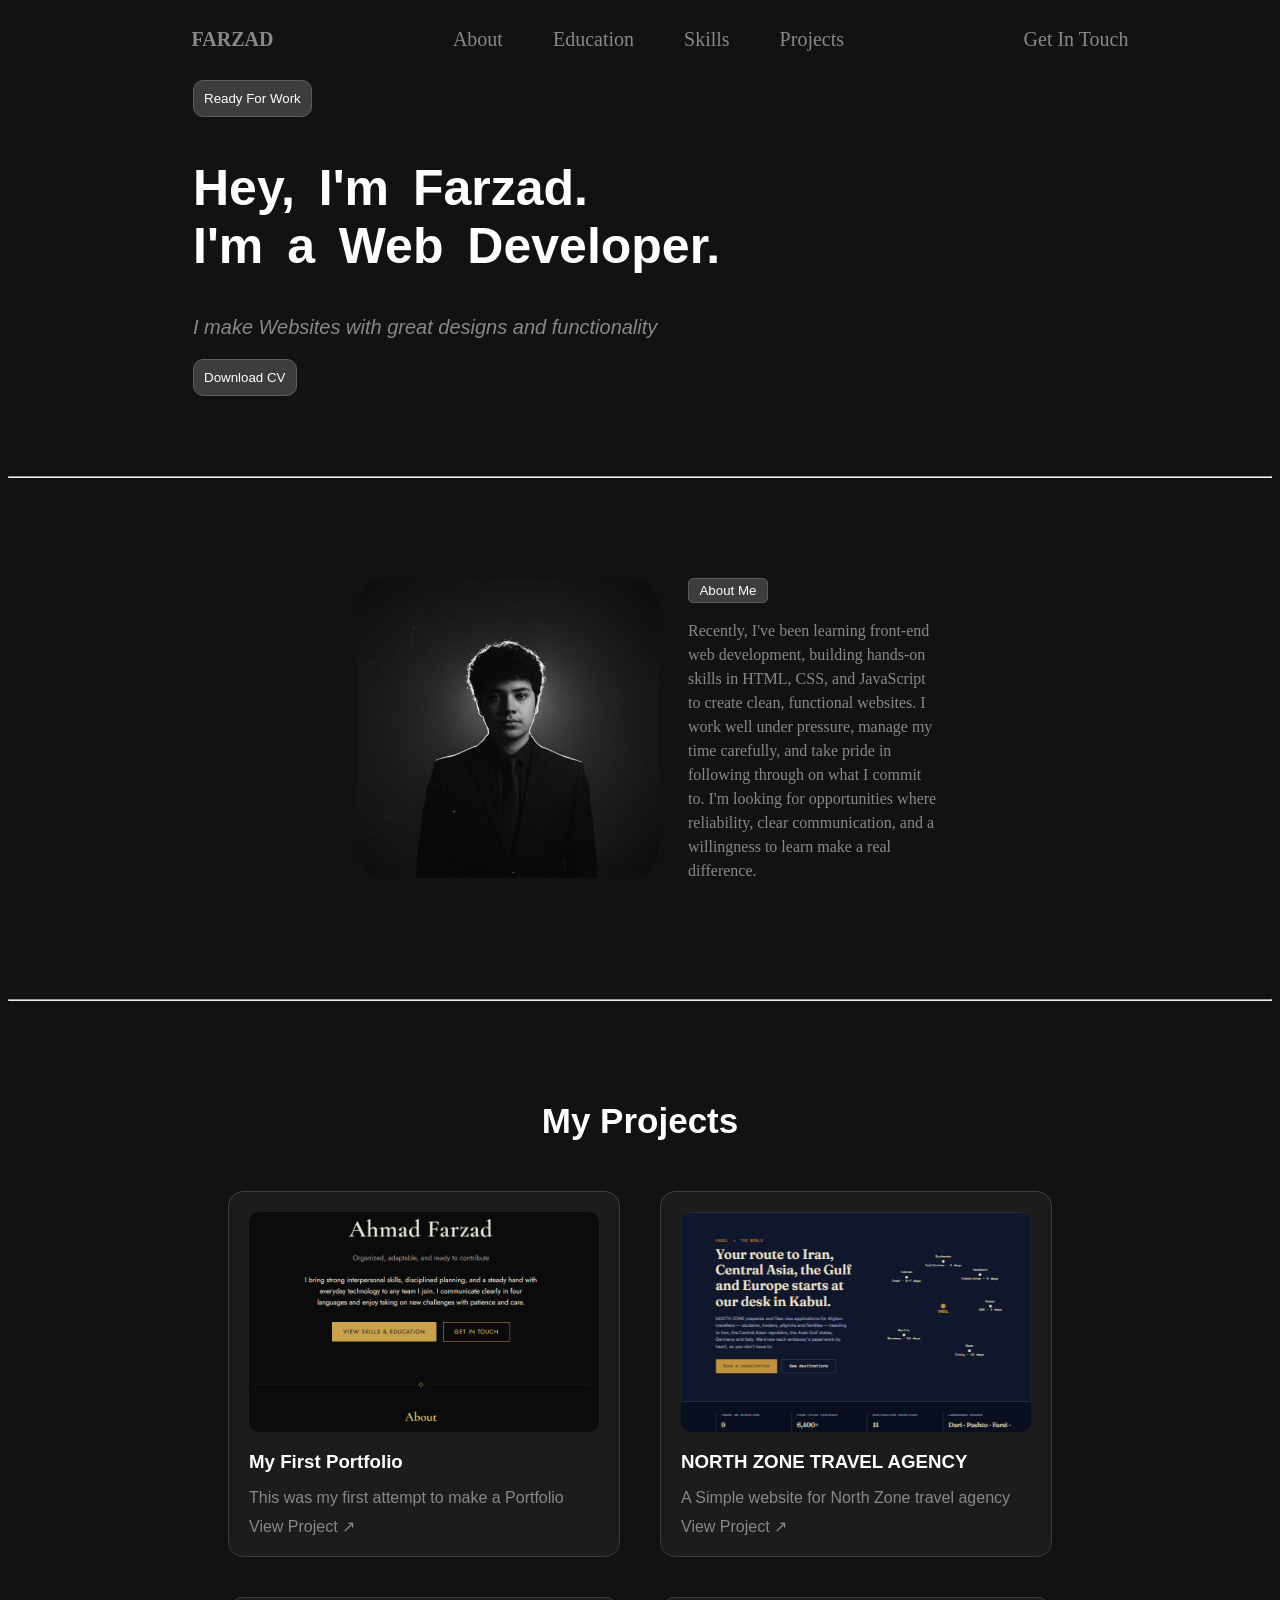
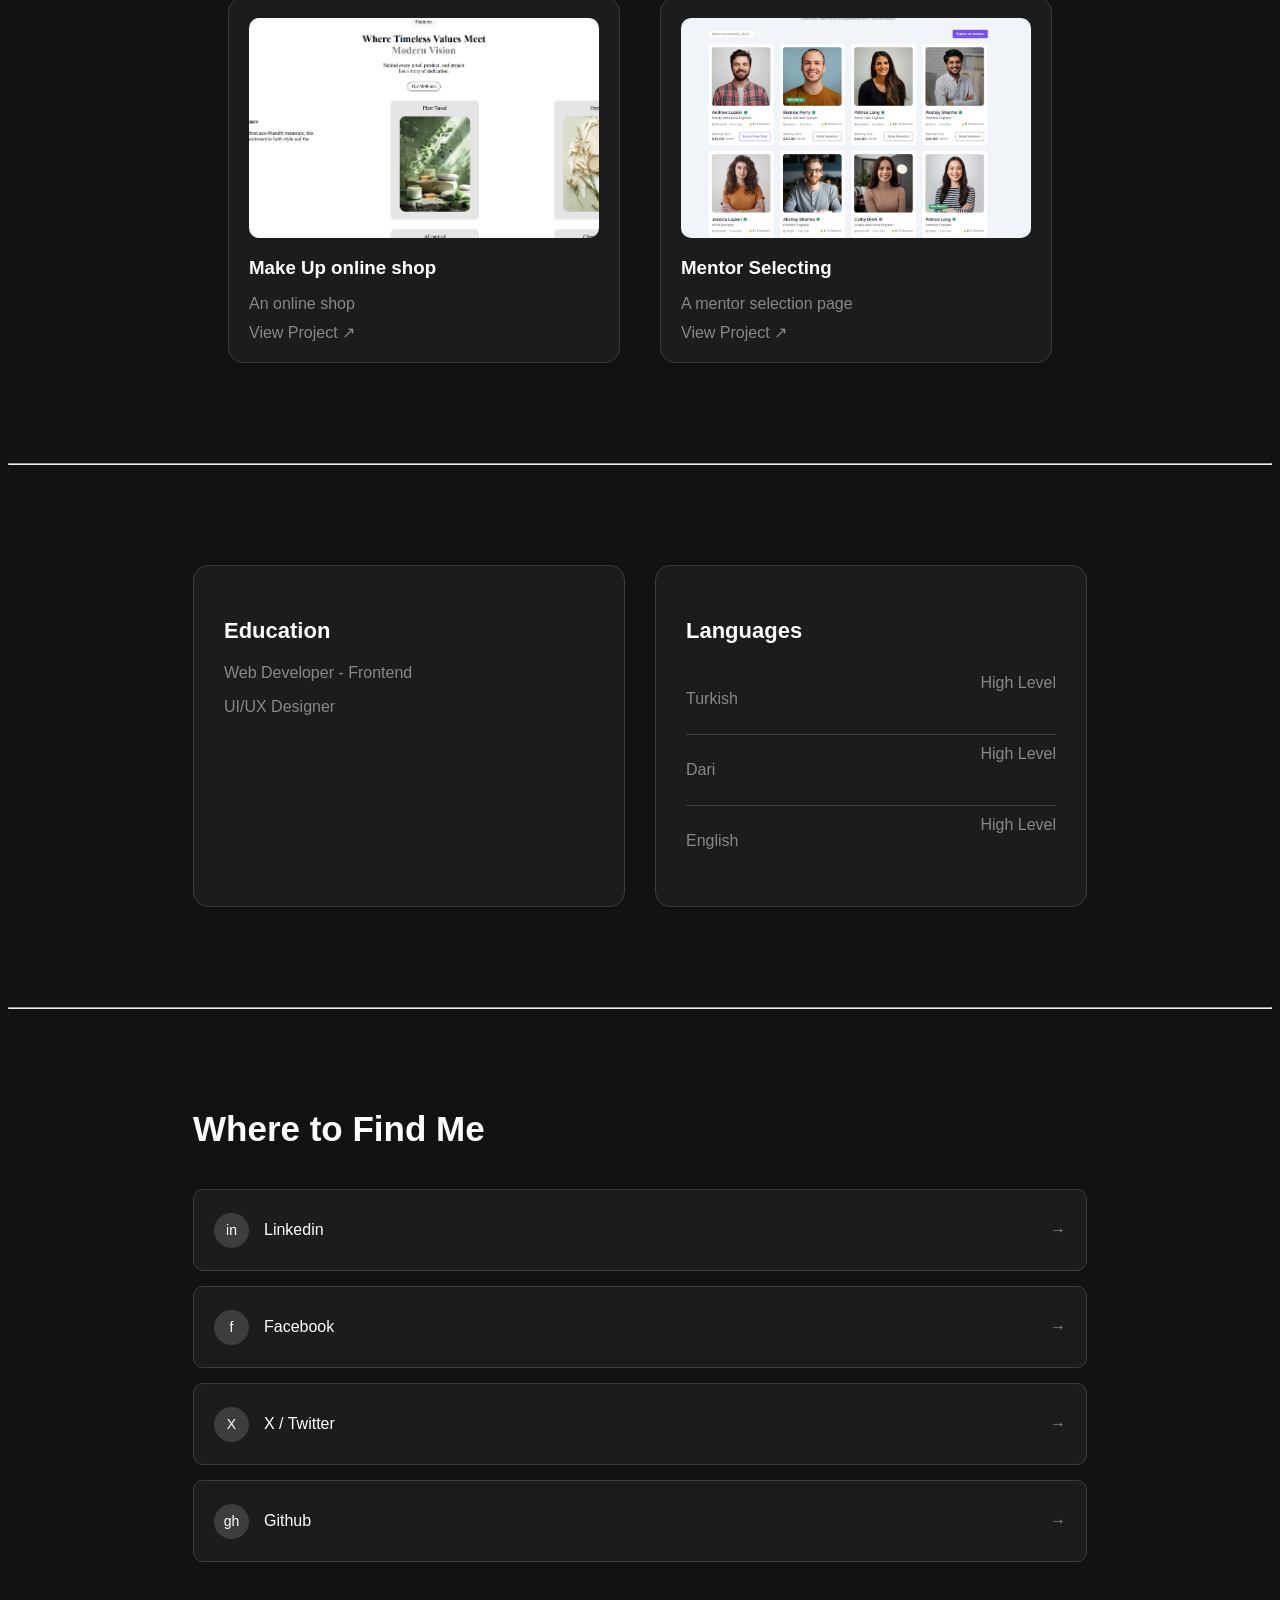
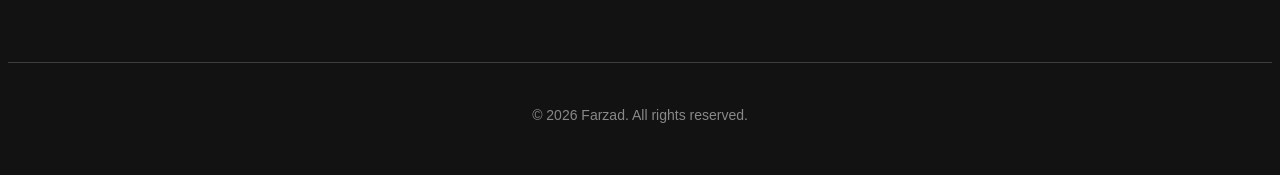
==== index.html @ 2300dec0 "first commit" ====
<!doctype html>
<html lang="en">
  <head>
    <meta charset="UTF-8" />
    <meta name="viewport" content="width=device-width, initial-scale=1.0" />
    <title>Hi Im FARZAD</title>
    <link rel="stylesheet" href="style.css" />
  </head>
  <body>
    <nav>
      <div class="container-nav">
        <div>
          <strong>
            <ul>
              <li>
                <a href="#">FARZAD</a>
              </li>
            </ul></strong
          >
        </div>
        <div>
          <ul>
            <li><a href="#About"> About</a></li>
            <li><a href="#Education">Education</a></li>
            <li><a href="#">Skills</a></li>
            <li><a href="#Projects">Projects</a></li>
          </ul>
        </div>
        <ul>
          <li>
            <a href="#Contact">Get In Touch</a>
          </li>
        </ul>
      </div>
    </nav>
    <!-- end of navbar -->
    <section class="hero-page">
      <button>Ready For Work</button>
      <strong
        ><h1>Hey, I'm Farzad. <br />I'm a Web Developer.</h1></strong
      >
      <em><p>I make Websites with great designs and functionality</p></em>
      <a href="C:\Users\farza\Desktop\Ahmad_Farzad_Resume.pdf" download>
        <button>Download CV</button>
      </a>
    </section>
    <!-- end of hero section  -->
    <hr />
    <section>
      <div class="container-about">
        <div>
          <img
            src="images/WhatsApp Image 2026-08-04 at 11.33.57 (1).jpeg"
            alt=""
          />
        </div>
        <div id="About">
          <button>About Me</button>
          <p>
            Recently, I've been learning front-end web development, building
            hands-on skills in HTML, CSS, and JavaScript to create clean,
            functional websites. I work well under pressure, manage my time
            carefully, and take pride in following through on what I commit to.
            I'm looking for opportunities where reliability, clear
            communication, and a willingness to learn make a real difference.
          </p>
        </div>
      </div>
    </section>
    <!-- end of about section -->
    <hr />
    <section id="Projects" class="projects-page">
      <h2>My Projects</h2>
      <div class="container-projects">
        <div class="project-card">
          <img src="images/Screenshot 2026-08-20 181834.png" alt="Project 1" />
          <h3>My First Portfolio</h3>
          <p>This was my first attempt to make a Portfolio</p>
          <a
            href="https://my-portfolio-psi-lemon-90.vercel.app/"
            target="_blank"
            >View Project &#8599;</a
          >
        </div>
        <div class="project-card">
          <img src="images/Screenshot 2026-08-20 181717.png" alt="Project 2" />
          <h3>NORTH ZONE TRAVEL AGENCY</h3>
          <p>A Simple website for North Zone travel agency</p>
          <a href="https://north-zone.vercel.app/" target="_blank"
            >View Project &#8599;</a
          >
        </div>
        <div class="project-card">
          <img src="images/image.png" alt="Project 3" />
          <h3>Make Up online shop</h3>
          <p>An online shop</p>
          <a href="#">View Project &#8599;</a>
        </div>
        <div class="project-card">
          <img src="images/Screenshot 2026-08-05 210635.png" alt="Project 4" />
          <h3>Mentor Selecting</h3>
          <p>A mentor selection page</p>
          <a href="https://figma-assignment-pied.vercel.app/" target="_blank"
            >View Project &#8599;</a
          >
        </div>
      </div>
    </section>
    <!-- end of projects section -->
    <hr />
    <section id="Education" class="education-page">
      <div class="container-education">
        <div class="education-card">
          <h3>Education</h3>
          <p>Web Developer - Frontend</p>
          <p>UI/UX Designer</p>
        </div>
        <div class="languages-card">
          <h3>Languages</h3>
          <div class="language-item">
            <p>Turkish</p>
            <span>High Level</span>
          </div>
          <div class="language-item">
            <p>Dari</p>
            <span>High Level</span>
          </div>
          <div class="language-item">
            <p>English</p>
            <span>High Level</span>
          </div>
        </div>
      </div>
    </section>
    <!-- end of education section -->
    <hr />
    <section id="Contact" class="contact-page">
      <h2>Where to Find Me</h2>
      <div class="container-contact">
        <a href="#" class="social-item">
          <div class="social-icon">in</div>
          <p>Linkedin</p>
          <span>&#8594;</span>
        </a>
        <a href="#" class="social-item">
          <div class="social-icon">f</div>
          <p>Facebook</p>
          <span>&#8594;</span>
        </a>
        <a href="#" class="social-item">
          <div class="social-icon">X</div>
          <p>X / Twitter</p>
          <span>&#8594;</span>
        </a>
        <a href="#" class="social-item">
          <div class="social-icon">gh</div>
          <p>Github</p>
          <span>&#8594;</span>
        </a>
      </div>
    </section>
    <!-- end of contact section -->
    <footer>
      <p>&copy; 2026 Farzad. All rights reserved.</p>
    </footer>
  </body>
</html>
---- style.css ----
:root {
  --text: color: #888888;
}

body {
  background-color: #121212;
}
nav {
  position: fixed;
  top: 0;
  left: 0;
  width: 100%;
  z-index: 1000;
}
.container-nav {
  display: flex;
  justify-content: space-evenly;
  margin: auto;
  padding: 12px;
}
.container-nav p {
  font-family: sans-serif;
  font-size: 20px;
  color: #888;
}

.container-nav ul {
  display: flex;
  gap: 50px;
  list-style: none;
}
.container-nav a {
  text-decoration: none;
  color: #888;
  font-size: 20px;
  transition: color 0.3s ease;
}
.container-nav a:hover {
  color: white;
}
.hero-page {
  margin: 80px 185px;
}
.hero-page h1 {
  word-spacing: 10px;
  font-family: sans-serif;
  font-size: 50px;
  color: white;
}
.hero-page p {
  font-family: sans-serif;
  font-size: 20px;
  color: #888;
}
.hero-page button {
  background-color: #3d3d3d;
  padding: 10px;
  border-radius: 10px;
  color: white;
  border: 1px solid #5d5d5d;
  transition:
    background-color 0.3s ease,
    transform 0.3s ease;
}
.hero-page button:hover {
  background-color: #5d5d5d;
  transform: translateY(-3px);
}
.container-about {
  display: flex;
  margin: 100px 350px;
  gap: 30px;
}
.container-about img {
  width: 300px;
  height: 300px;
  border-radius: 25px;
}
.container-about button {
  width: 80px;
  height: 25px;
  background-color: #3d3d3d;
  border-radius: 5px;
  color: white;
  border: 1px solid #5d5d5d;
  transition:
    background-color 0.3s ease,
    transform 0.3s ease;
}
.container-about button:hover {
  background-color: #5d5d5d;
  transform: translateY(-3px);
}
.container-about p {
  width: 250px;
  line-height: 150%;
  color: #888;
}

/* Projects section */
.projects-page {
  margin: 100px 185px;
  text-align: center;
}
.projects-page h2 {
  font-family: sans-serif;
  color: white;
  font-size: 35px;
  margin-bottom: 50px;
}
.container-projects {
  display: flex;
  flex-wrap: wrap;
  justify-content: center;
  gap: 40px;
}
.project-card {
  background-color: #1c1c1c;
  border: 1px solid #3d3d3d;
  border-radius: 15px;
  padding: 20px;
  width: 350px;
  text-align: left;
  transition:
    transform 0.3s ease,
    border-color 0.3s ease;
}
.project-card:hover {
  transform: translateY(-8px);
  border-color: #888;
}
.project-card img {
  width: 100%;
  height: 220px;
  object-fit: cover;
  border-radius: 10px;
  background-color: #3d3d3d;
}
.project-card h3 {
  font-family: sans-serif;
  color: white;
  margin: 15px 0 5px 0;
}
.project-card p {
  font-family: sans-serif;
  color: #888;
  margin-bottom: 10px;
}
.project-card a {
  color: #888;
  text-decoration: none;
  font-family: sans-serif;
  transition: color 0.3s ease;
}
.project-card a:hover {
  color: white;
}

/* Education & Languages section */
.education-page {
  margin: 100px 185px;
}
.container-education {
  display: flex;
  gap: 30px;
}
.education-card,
.languages-card {
  background-color: #1c1c1c;
  border: 1px solid #3d3d3d;
  border-radius: 15px;
  padding: 30px;
  flex: 1;
  transition: border-color 0.3s ease;
}
.education-card:hover,
.languages-card:hover {
  border-color: #888;
}
.education-card h3,
.languages-card h3 {
  font-family: sans-serif;
  color: white;
  font-size: 22px;
  margin-bottom: 20px;
}
.education-card p {
  font-family: sans-serif;
  color: #888;
  margin-bottom: 10px;
}
.language-item {
  display: flex;
  justify-content: space-between;
  font-family: sans-serif;
  color: #888;
  padding: 10px 0;
  border-bottom: 1px solid #3d3d3d;
}
.language-item:last-child {
  border-bottom: none;
}

/* Contact section */
.contact-page {
  margin: 100px 185px;
}
.contact-page h2 {
  font-family: sans-serif;
  color: white;
  font-size: 35px;
  margin-bottom: 40px;
}
.container-contact {
  display: flex;
  flex-direction: column;
  gap: 15px;
}
.social-item {
  display: flex;
  align-items: center;
  gap: 15px;
  text-decoration: none;
  background-color: #1c1c1c;
  border: 1px solid #3d3d3d;
  border-radius: 10px;
  padding: 15px 20px;
  transition:
    background-color 0.3s ease,
    transform 0.3s ease;
}
.social-item:hover {
  background-color: #3d3d3d;
  transform: translateX(10px);
}
.social-icon {
  width: 35px;
  height: 35px;
  background-color: #3d3d3d;
  border-radius: 50%;
  display: flex;
  align-items: center;
  justify-content: center;
  color: white;
  font-family: sans-serif;
  font-size: 14px;
}
.social-item p {
  font-family: sans-serif;
  color: white;
  flex-grow: 1;
}
.social-item span {
  color: #888;
}

/* Footer */
footer {
  text-align: center;
  padding: 30px;
  border-top: 1px solid #3d3d3d;
}
footer p {
  font-family: sans-serif;
  color: #888;
  font-size: 14px;
}
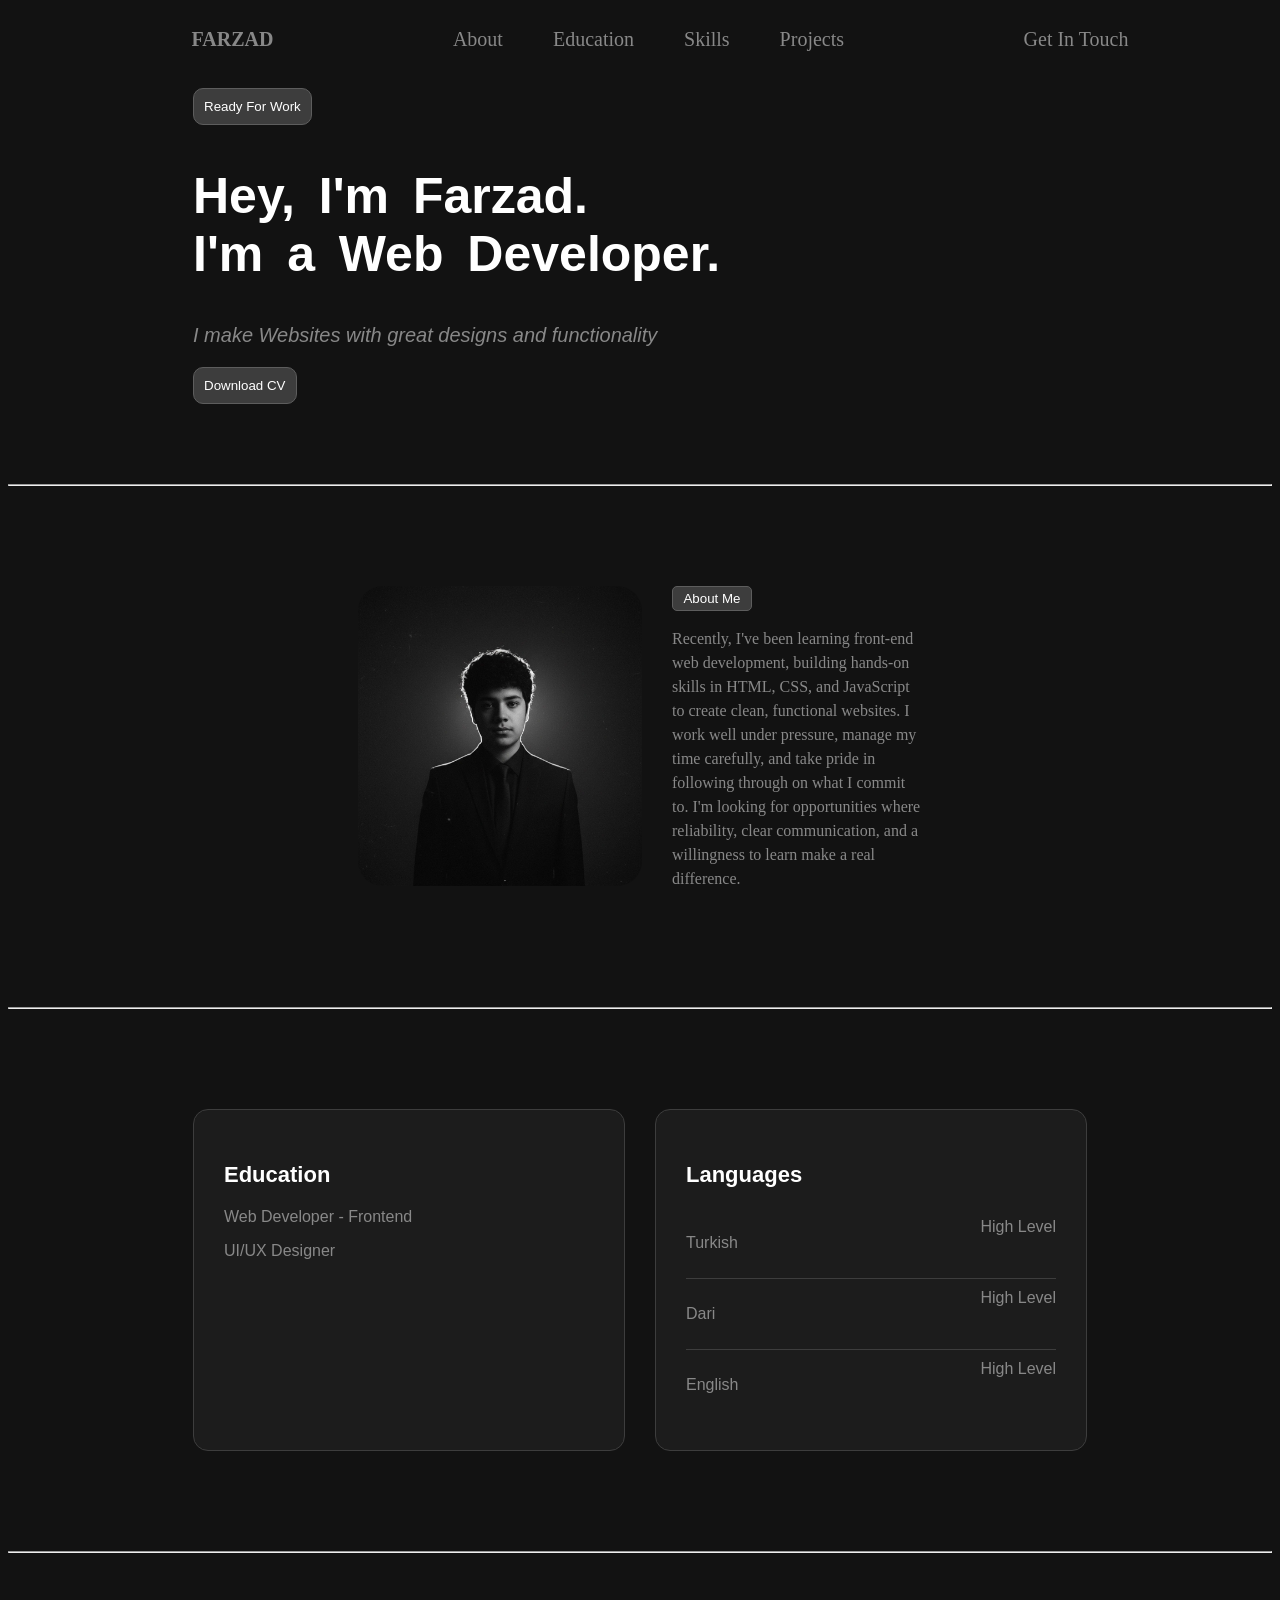
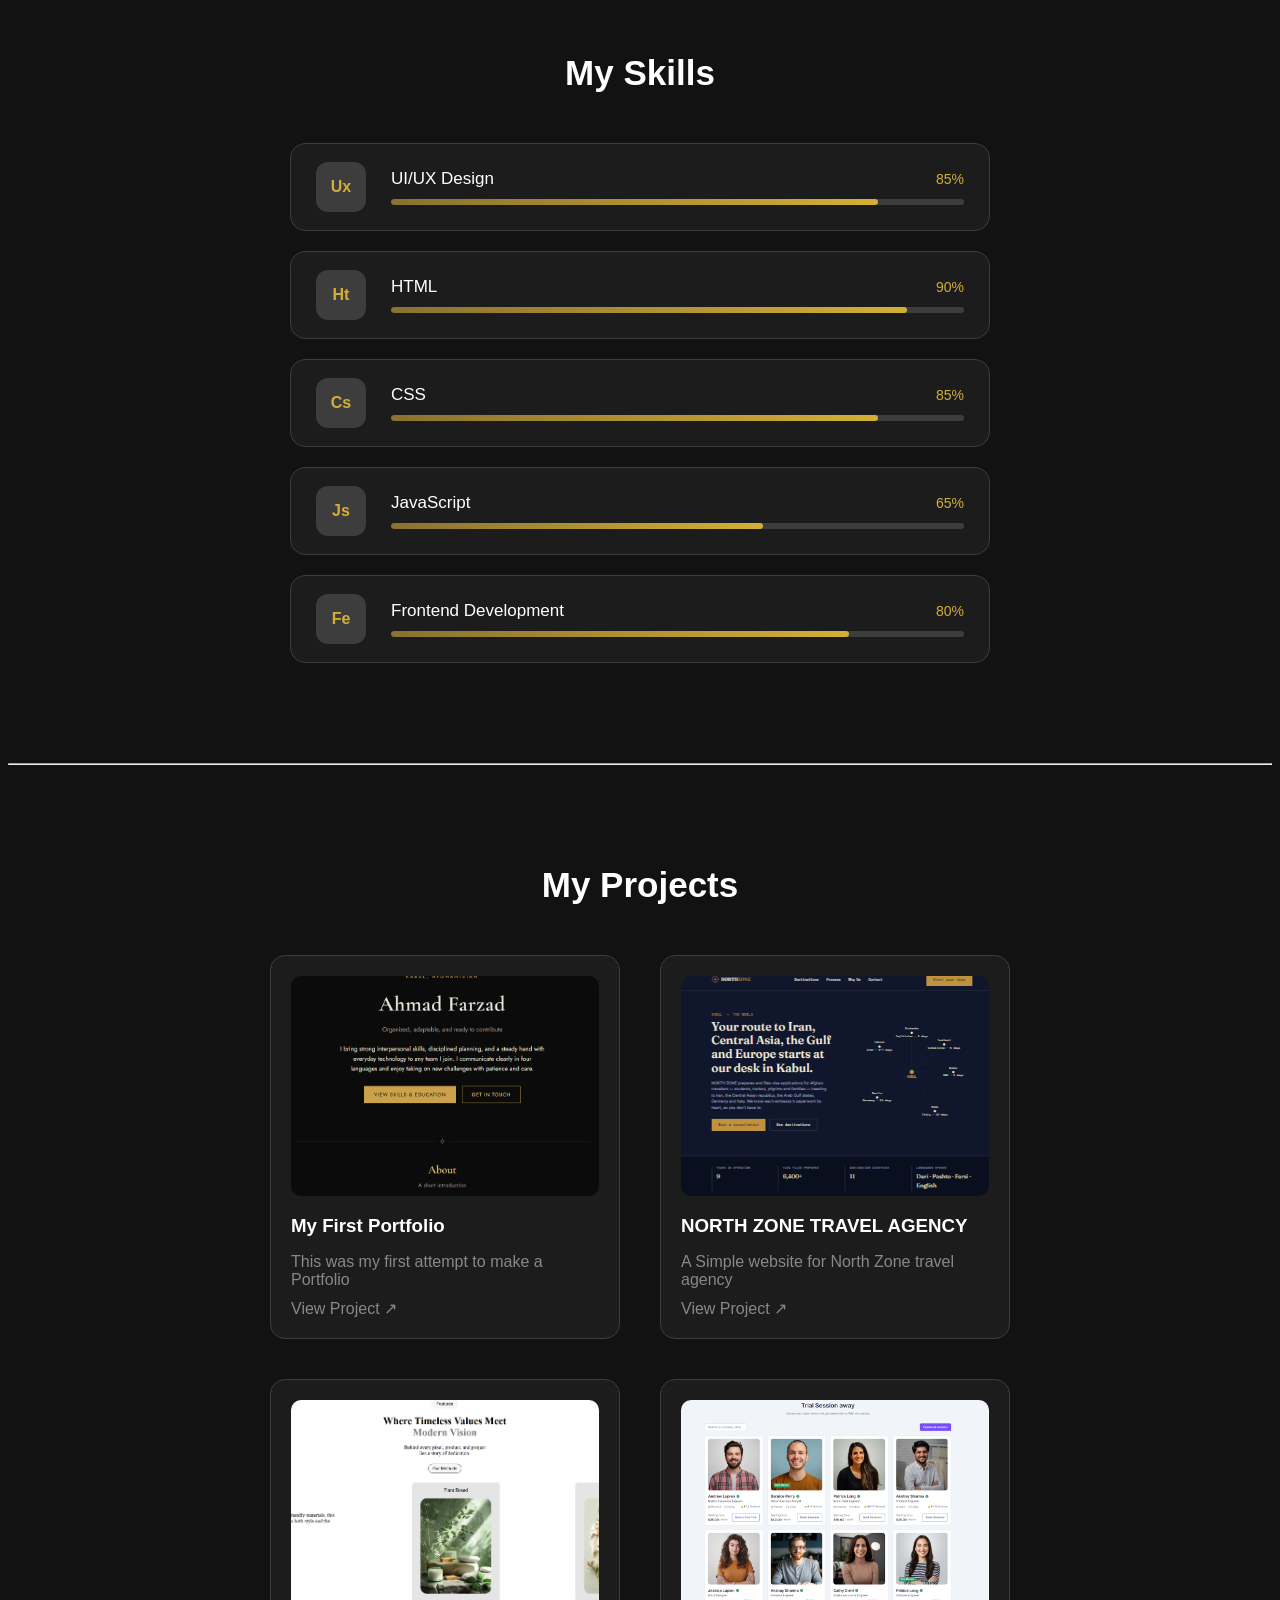
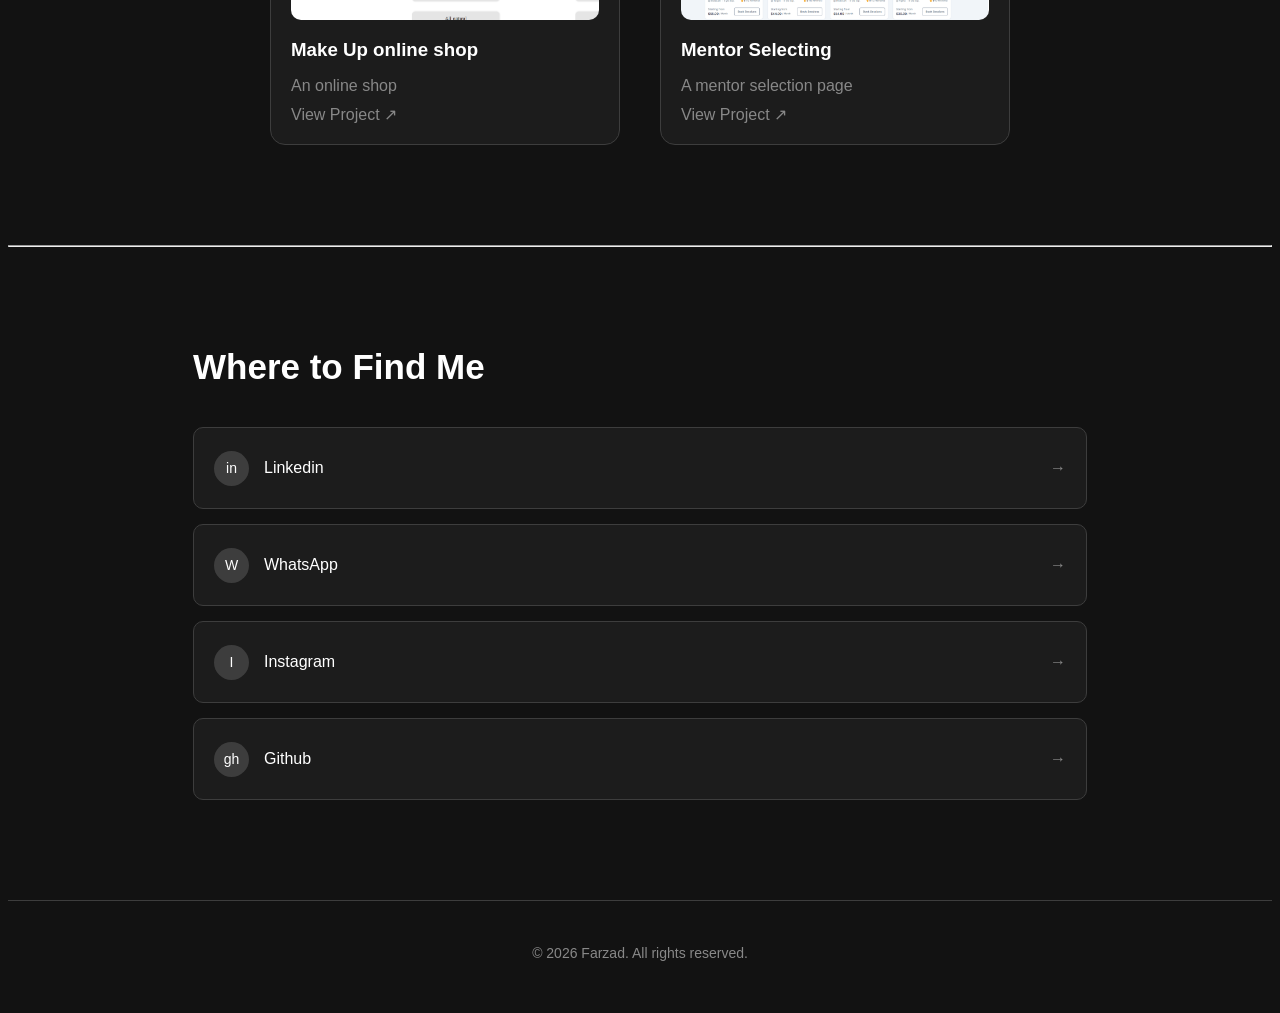
==== commit 492abeb1: "added skills section with some animations and links to the socials" ====
--- a/index.html
+++ b/index.html
@@ -22,7 +22,7 @@
           <ul>
             <li><a href="#About"> About</a></li>
             <li><a href="#Education">Education</a></li>
-            <li><a href="#">Skills</a></li>
+            <li><a href="#Skills">Skills</a></li>
             <li><a href="#Projects">Projects</a></li>
           </ul>
         </div>
@@ -69,6 +69,99 @@
     </section>
     <!-- end of about section -->
     <hr />
+    <section id="Education" class="education-page">
+      <div class="container-education">
+        <div class="education-card">
+          <h3>Education</h3>
+          <p>Web Developer - Frontend</p>
+          <p>UI/UX Designer</p>
+        </div>
+        <div class="languages-card">
+          <h3>Languages</h3>
+          <div class="language-item">
+            <p>Turkish</p>
+            <span>High Level</span>
+          </div>
+          <div class="language-item">
+            <p>Dari</p>
+            <span>High Level</span>
+          </div>
+          <div class="language-item">
+            <p>English</p>
+            <span>High Level</span>
+          </div>
+        </div>
+      </div>
+    </section>
+    <!-- end of education section -->
+    <hr />
+    <section id="Skills" class="skills-page">
+      <h2>My Skills</h2>
+      <div class="container-skills">
+        <div class="skill-item">
+          <div class="skill-icon">Ux</div>
+          <div class="skill-info">
+            <div class="skill-top">
+              <p>UI/UX Design</p>
+              <span>85%</span>
+            </div>
+            <div class="skill-bar">
+              <div class="skill-fill" style="width: 85%"></div>
+            </div>
+          </div>
+        </div>
+        <div class="skill-item">
+          <div class="skill-icon">Ht</div>
+          <div class="skill-info">
+            <div class="skill-top">
+              <p>HTML</p>
+              <span>90%</span>
+            </div>
+            <div class="skill-bar">
+              <div class="skill-fill" style="width: 90%"></div>
+            </div>
+          </div>
+        </div>
+        <div class="skill-item">
+          <div class="skill-icon">Cs</div>
+          <div class="skill-info">
+            <div class="skill-top">
+              <p>CSS</p>
+              <span>85%</span>
+            </div>
+            <div class="skill-bar">
+              <div class="skill-fill" style="width: 85%"></div>
+            </div>
+          </div>
+        </div>
+        <div class="skill-item">
+          <div class="skill-icon">Js</div>
+          <div class="skill-info">
+            <div class="skill-top">
+              <p>JavaScript</p>
+              <span>65%</span>
+            </div>
+            <div class="skill-bar">
+              <div class="skill-fill" style="width: 65%"></div>
+            </div>
+          </div>
+        </div>
+        <div class="skill-item">
+          <div class="skill-icon">Fe</div>
+          <div class="skill-info">
+            <div class="skill-top">
+              <p>Frontend Development</p>
+              <span>80%</span>
+            </div>
+            <div class="skill-bar">
+              <div class="skill-fill" style="width: 80%"></div>
+            </div>
+          </div>
+        </div>
+      </div>
+    </section>
+    <!-- end of skills section -->
+    <hr />
     <section id="Projects" class="projects-page">
       <h2>My Projects</h2>
       <div class="container-projects">
@@ -108,51 +201,37 @@
     </section>
     <!-- end of projects section -->
     <hr />
-    <section id="Education" class="education-page">
-      <div class="container-education">
-        <div class="education-card">
-          <h3>Education</h3>
-          <p>Web Developer - Frontend</p>
-          <p>UI/UX Designer</p>
-        </div>
-        <div class="languages-card">
-          <h3>Languages</h3>
-          <div class="language-item">
-            <p>Turkish</p>
-            <span>High Level</span>
-          </div>
-          <div class="language-item">
-            <p>Dari</p>
-            <span>High Level</span>
-          </div>
-          <div class="language-item">
-            <p>English</p>
-            <span>High Level</span>
-          </div>
-        </div>
-      </div>
-    </section>
-    <!-- end of education section -->
-    <hr />
     <section id="Contact" class="contact-page">
       <h2>Where to Find Me</h2>
       <div class="container-contact">
-        <a href="#" class="social-item">
+        <a
+          href="https://www.linkedin.com/in/ahmad-farzad-shafi-9075ab418/"
+          target="_blank"
+          class="social-item"
+        >
           <div class="social-icon">in</div>
           <p>Linkedin</p>
           <span>&#8594;</span>
         </a>
-        <a href="#" class="social-item">
-          <div class="social-icon">f</div>
-          <p>Facebook</p>
-          <span>&#8594;</span>
-        </a>
-        <a href="#" class="social-item">
-          <div class="social-icon">X</div>
-          <p>X / Twitter</p>
-          <span>&#8594;</span>
-        </a>
-        <a href="#" class="social-item">
+        <a href="https://wa.me/93729375643" target="_blank" class="social-item">
+          <div class="social-icon">W</div>
+          <p>WhatsApp</p>
+          <span>&#8594;</span>
+        </a>
+        <a
+          href="https://www.instagram.com/far74d.a/"
+          target="_blank"
+          class="social-item"
+        >
+          <div class="social-icon">I</div>
+          <p>Instagram</p>
+          <span>&#8594;</span>
+        </a>
+        <a
+          href="https://github.com/farzad00084-gif"
+          target="_blank"
+          class="social-item"
+        >
           <div class="social-icon">gh</div>
           <p>Github</p>
           <span>&#8594;</span>
--- a/style.css
+++ b/style.css
@@ -2,9 +2,28 @@
   --text: color: #888888;
 }
 
+*,
+*::before,
+*::after {
+  box-sizing: border-box;
+}
+
+html {
+  overflow-x: hidden;
+  scroll-behavior: smooth;
+  scroll-padding-top: 90px;
+}
+
 body {
   background-color: #121212;
-}
+  overflow-x: hidden;
+}
+
+img {
+  max-width: 100%;
+  height: auto;
+}
+
 nav {
   position: fixed;
   top: 0;
@@ -156,6 +175,92 @@
   color: white;
 }
 
+/* Skills section */
+.skills-page {
+  margin: 100px 185px;
+  text-align: center;
+}
+.skills-page h2 {
+  font-family: sans-serif;
+  color: white;
+  font-size: 35px;
+  margin-bottom: 50px;
+}
+.container-skills {
+  display: flex;
+  flex-direction: column;
+  gap: 20px;
+  max-width: 700px;
+  margin: 0 auto;
+}
+.skill-item {
+  display: flex;
+  align-items: center;
+  gap: 25px;
+  background-color: #1c1c1c;
+  border: 1px solid #3d3d3d;
+  border-radius: 15px;
+  padding: 18px 25px;
+  text-align: left;
+  transition:
+    transform 0.3s ease,
+    border-color 0.3s ease;
+}
+.skill-item:hover {
+  transform: translateX(8px);
+  border-color: #d4af37;
+}
+.skill-icon {
+  flex-shrink: 0;
+  width: 50px;
+  height: 50px;
+  border-radius: 12px;
+  background-color: #3d3d3d;
+  color: #d4af37;
+  font-family: sans-serif;
+  font-weight: bold;
+  font-size: 16px;
+  display: flex;
+  align-items: center;
+  justify-content: center;
+  transition: background-color 0.3s ease;
+}
+.skill-item:hover .skill-icon {
+  background-color: #2a2a2a;
+}
+.skill-info {
+  flex-grow: 1;
+}
+.skill-top {
+  display: flex;
+  justify-content: space-between;
+  align-items: baseline;
+  margin-bottom: 10px;
+}
+.skill-top p {
+  font-family: sans-serif;
+  color: white;
+  font-size: 17px;
+  margin: 0;
+}
+.skill-top span {
+  font-family: sans-serif;
+  color: #d4af37;
+  font-size: 14px;
+}
+.skill-bar {
+  width: 100%;
+  height: 6px;
+  background-color: #3d3d3d;
+  border-radius: 10px;
+  overflow: hidden;
+}
+.skill-fill {
+  height: 100%;
+  background: linear-gradient(90deg, #8a7130, #d4af37);
+  border-radius: 10px;
+}
+
 /* Education & Languages section */
 .education-page {
   margin: 100px 185px;
@@ -254,6 +359,14 @@
   color: #888;
 }
 
+#About,
+#Education,
+#Skills,
+#Projects,
+#Contact {
+  scroll-margin-top: 90px;
+}
+
 /* Footer */
 footer {
   text-align: center;
@@ -265,3 +378,136 @@
   color: #888;
   font-size: 14px;
 }
+
+/* ============ Responsive ============ */
+
+/* Tablets and small laptops */
+@media (max-width: 1024px) {
+  .hero-page {
+    margin: 80px 60px;
+  }
+  .container-about {
+    margin: 80px 60px;
+  }
+  .projects-page,
+  .skills-page,
+  .education-page,
+  .contact-page {
+    margin: 80px 60px;
+  }
+  .container-skills {
+    max-width: 100%;
+  }
+}
+
+/* Tablets / large phones */
+@media (max-width: 768px) {
+  .container-nav {
+    flex-wrap: wrap;
+    gap: 10px;
+    row-gap: 12px;
+    justify-content: center;
+    text-align: center;
+  }
+  .container-nav ul {
+    gap: 20px;
+    flex-wrap: wrap;
+    justify-content: center;
+  }
+  .hero-page {
+    margin: 140px 30px 60px;
+    text-align: center;
+  }
+  .hero-page h1 {
+    font-size: 34px;
+    word-spacing: 6px;
+  }
+  .hero-page p {
+    font-size: 16px;
+  }
+  .container-about {
+    flex-direction: column;
+    align-items: center;
+    margin: 60px 30px;
+    text-align: center;
+  }
+  .container-about img {
+    width: 220px;
+    height: 220px;
+  }
+  .container-about p {
+    width: 100%;
+  }
+  .projects-page,
+  .skills-page,
+  .education-page,
+  .contact-page {
+    margin: 60px 30px;
+  }
+  .projects-page h2,
+  .skills-page h2,
+  .contact-page h2 {
+    font-size: 28px;
+  }
+  .container-projects {
+    gap: 25px;
+  }
+  .project-card {
+    width: 100%;
+    max-width: 400px;
+  }
+  .container-education {
+    flex-direction: column;
+  }
+  .skill-item {
+    padding: 15px;
+    gap: 15px;
+  }
+  .skill-icon {
+    width: 42px;
+    height: 42px;
+    font-size: 14px;
+  }
+}
+
+/* Phones */
+@media (max-width: 480px) {
+  .container-nav {
+    padding: 10px;
+  }
+  .container-nav ul {
+    gap: 14px;
+  }
+  .container-nav a {
+    font-size: 15px;
+  }
+  .hero-page {
+    margin: 130px 20px 50px;
+  }
+  .hero-page h1 {
+    font-size: 26px;
+    word-spacing: 4px;
+  }
+  .container-about,
+  .projects-page,
+  .skills-page,
+  .education-page,
+  .contact-page {
+    margin: 50px 16px;
+  }
+  .container-about img {
+    width: 180px;
+    height: 180px;
+  }
+  .skill-top p {
+    font-size: 15px;
+  }
+  .skill-top {
+    flex-direction: column;
+    align-items: flex-start;
+    gap: 4px;
+  }
+  .social-item {
+    padding: 12px 15px;
+  }
+}
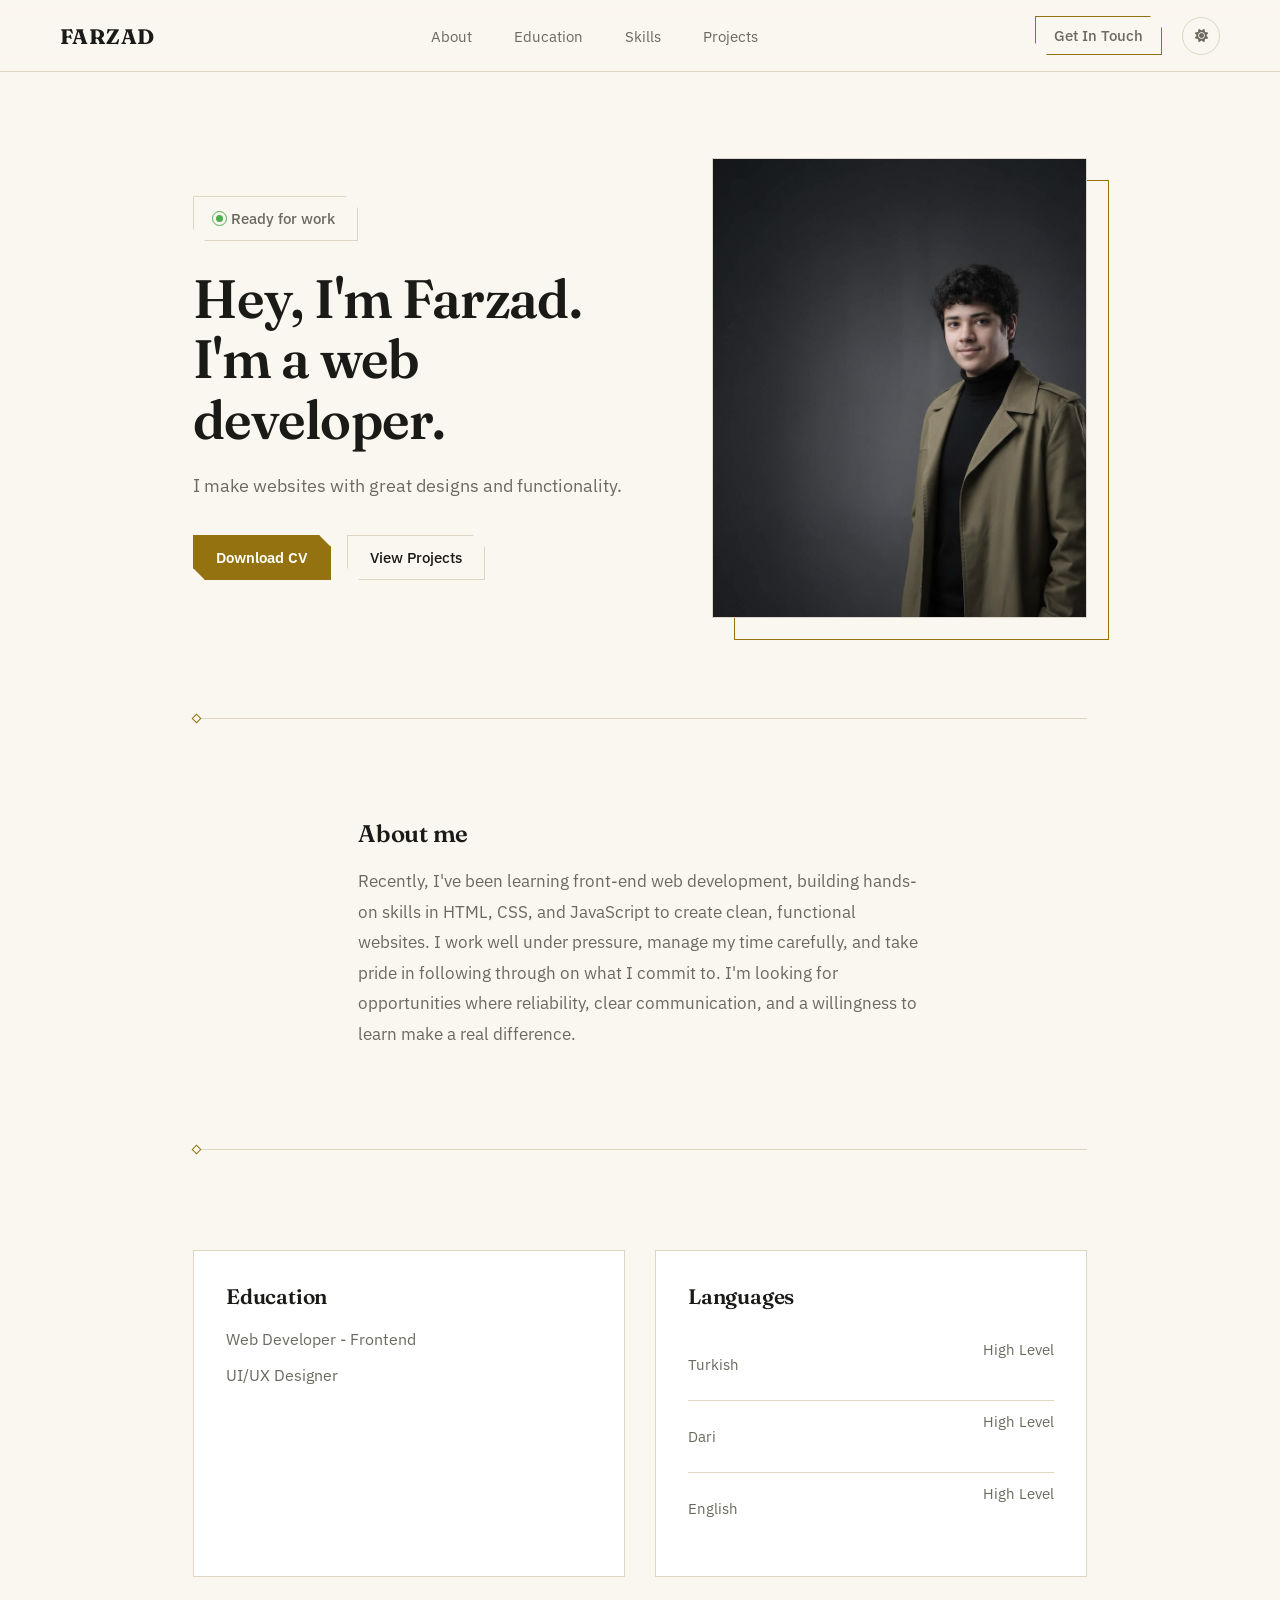
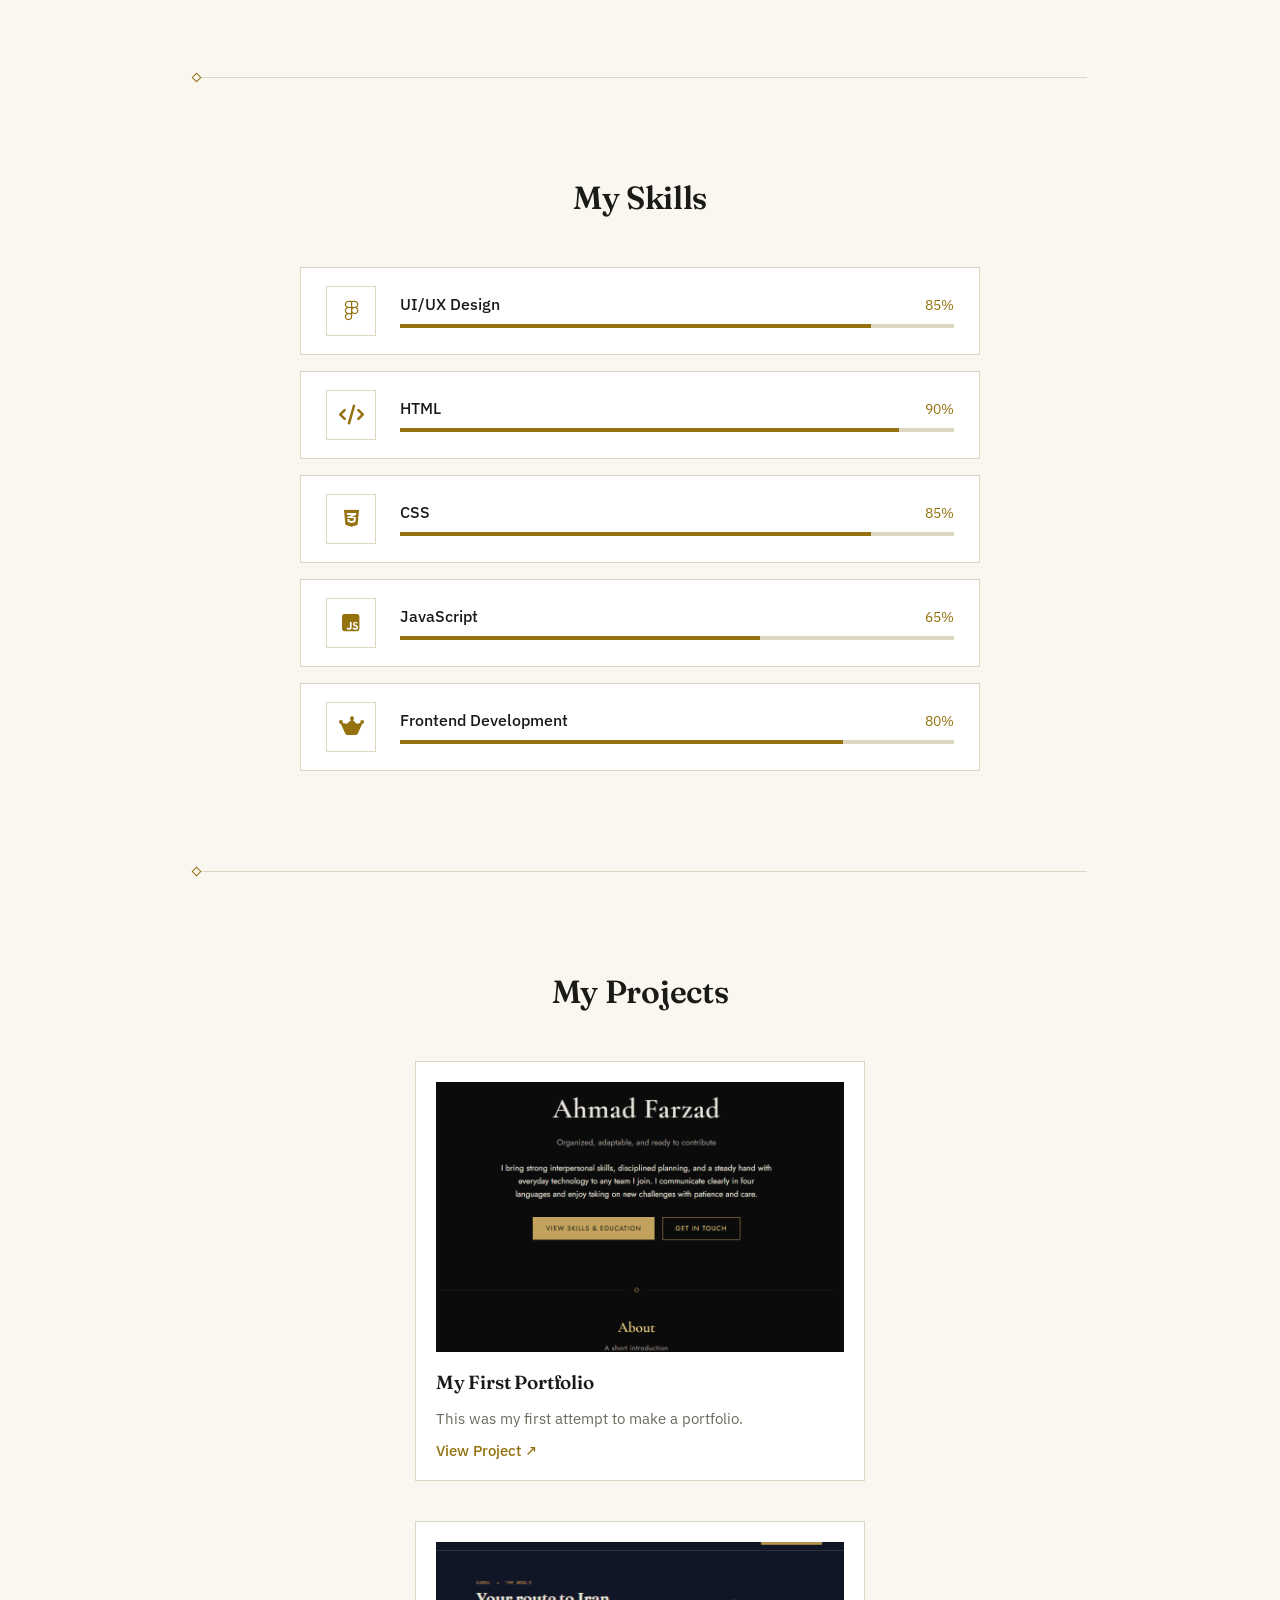
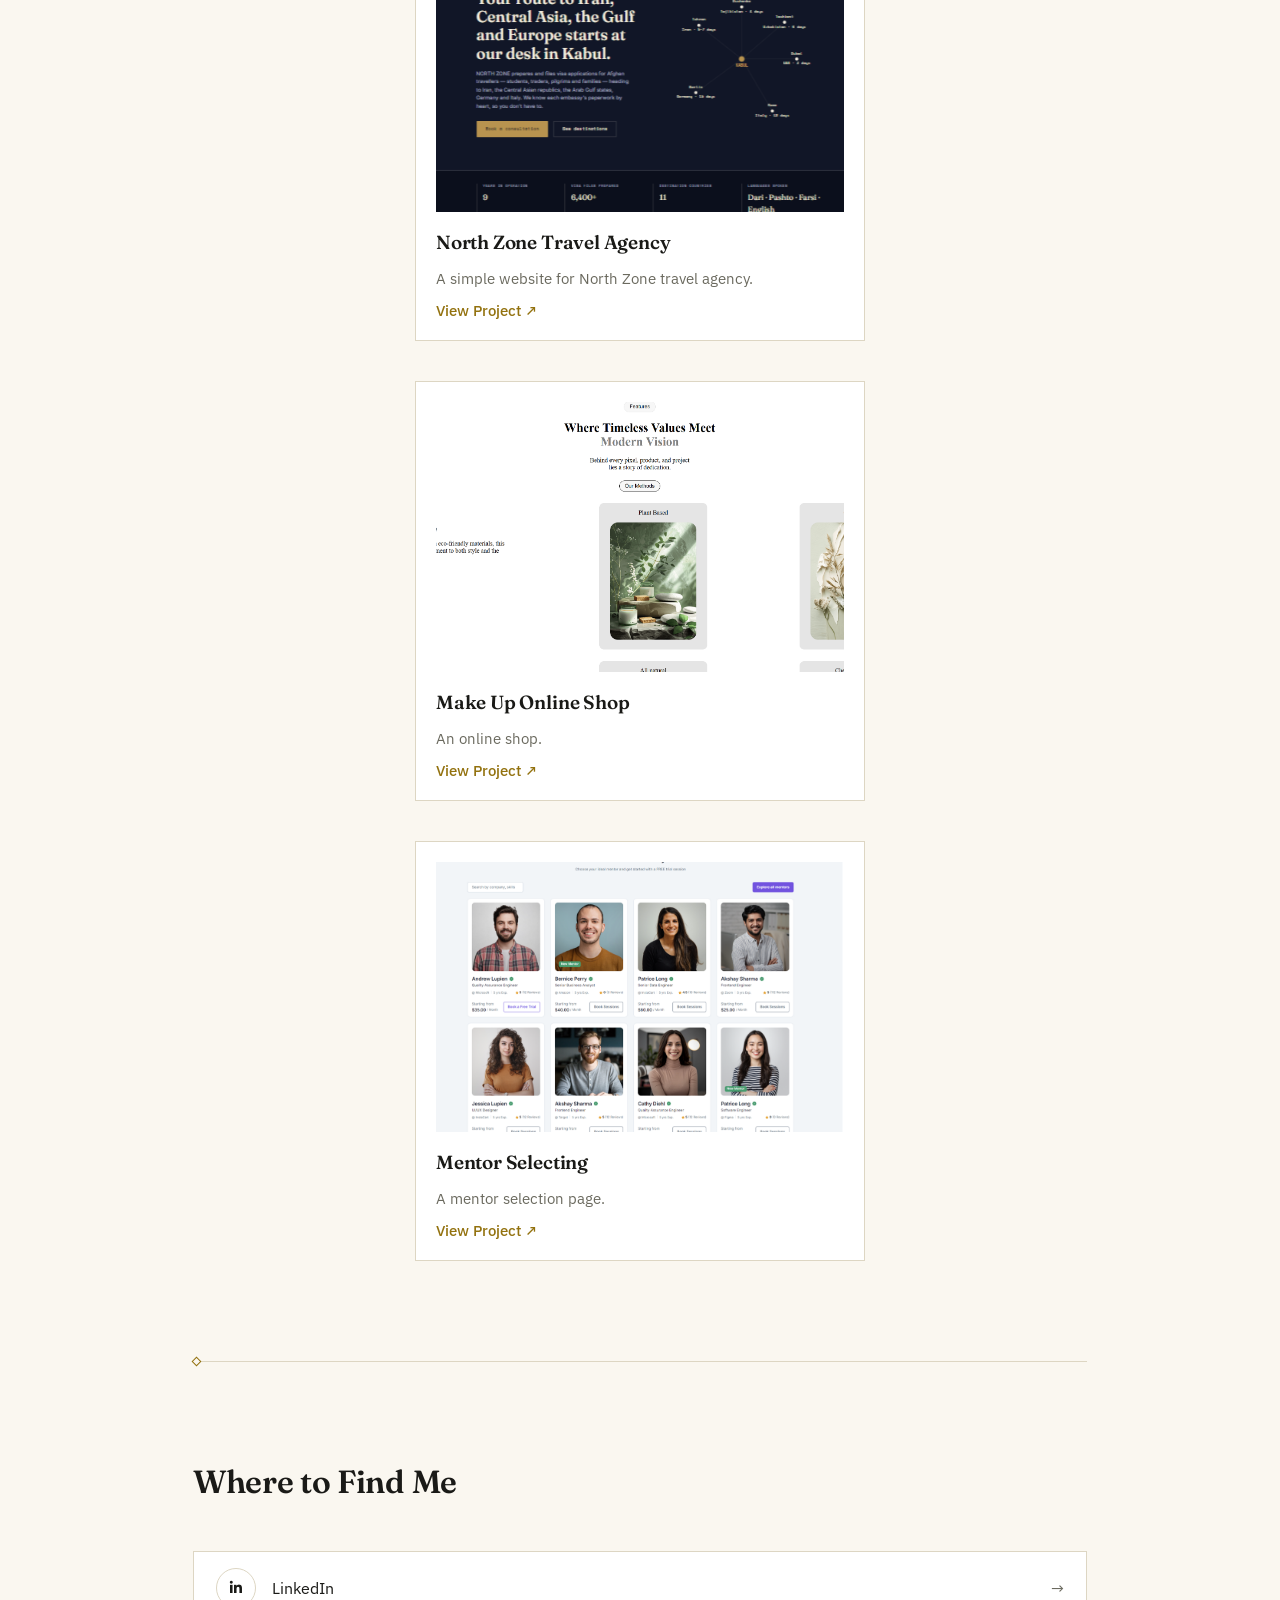
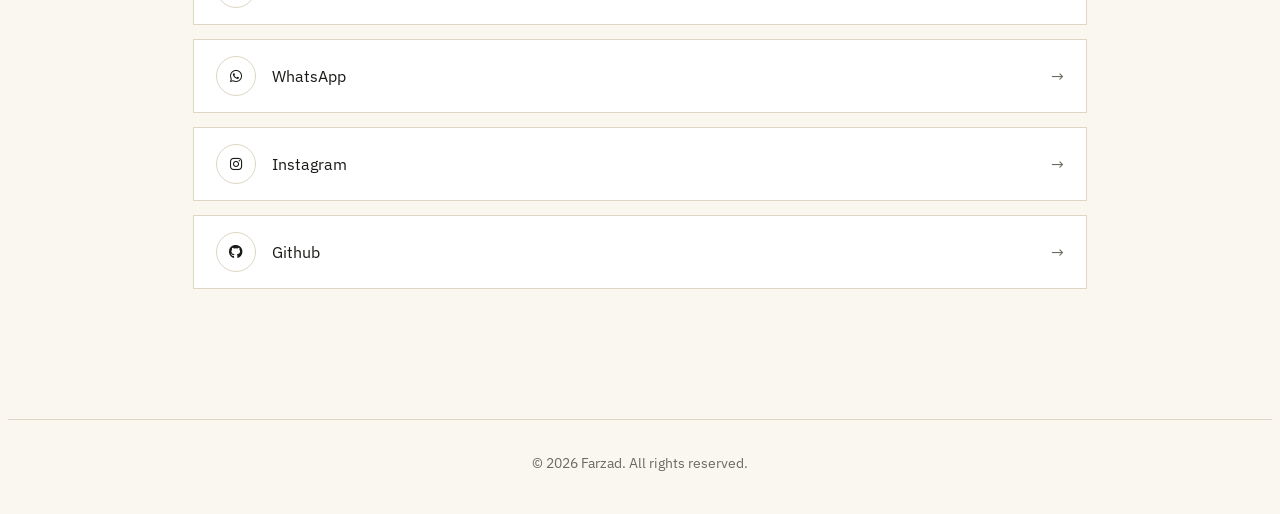
==== commit 558b33ef: "added more designs and change the hero section added icons and" ====
--- a/index.html
+++ b/index.html
@@ -1,61 +1,83 @@
 <!doctype html>
-<html lang="en">
+<html lang="en" data-theme="dark">
   <head>
     <meta charset="UTF-8" />
     <meta name="viewport" content="width=device-width, initial-scale=1.0" />
-    <title>Hi Im FARZAD</title>
+    <title>Farzad — Web Developer</title>
     <link rel="stylesheet" href="style.css" />
+    <link
+      rel="stylesheet"
+      href="https://cdnjs.cloudflare.com/ajax/libs/font-awesome/6.5.2/css/all.min.css"
+    />
   </head>
   <body>
+    <script>
+      // Apply saved/system theme before paint to avoid a flash
+      (function () {
+        var saved = localStorage.getItem("theme");
+        var theme = saved || (window.matchMedia("(prefers-color-scheme: light)").matches ? "light" : "dark");
+        document.documentElement.setAttribute("data-theme", theme);
+      })();
+    </script>
+
     <nav>
       <div class="container-nav">
         <div>
           <strong>
             <ul>
-              <li>
-                <a href="#">FARZAD</a>
-              </li>
-            </ul></strong
-          >
+              <li><a href="#">FARZAD</a></li>
+            </ul>
+          </strong>
         </div>
         <div>
           <ul>
-            <li><a href="#About"> About</a></li>
+            <li><a href="#About">About</a></li>
             <li><a href="#Education">Education</a></li>
             <li><a href="#Skills">Skills</a></li>
             <li><a href="#Projects">Projects</a></li>
           </ul>
         </div>
-        <ul>
-          <li>
-            <a href="#Contact">Get In Touch</a>
-          </li>
-        </ul>
+        <div class="nav-right">
+          <a href="#Contact" class="btn btn-cta">Get In Touch</a>
+          <button class="theme-toggle" id="themeToggle" aria-label="Toggle dark or light theme">
+            <i class="fa-solid fa-moon"></i>
+            <i class="fa-solid fa-sun"></i>
+          </button>
+        </div>
       </div>
     </nav>
     <!-- end of navbar -->
-    <section class="hero-page">
-      <button>Ready For Work</button>
-      <strong
-        ><h1>Hey, I'm Farzad. <br />I'm a Web Developer.</h1></strong
-      >
-      <em><p>I make Websites with great designs and functionality</p></em>
-      <a href="C:\Users\farza\Desktop\Ahmad_Farzad_Resume.pdf" download>
-        <button>Download CV</button>
-      </a>
+
+    <section class="hero-page reveal">
+      <div class="hero-text">
+        <button class="btn btn-status" type="button" disabled>
+          <span class="status-dot"></span>
+          Ready for work
+        </button>
+        <h1>Hey, I'm Farzad.<br />I'm a web developer.</h1>
+        <em><p>I make websites with great designs and functionality.</p></em>
+        <div class="hero-actions">
+          <a href="Ahmad_Farzad_Resume.pdf" download>
+            <button class="btn btn-primary" type="button">Download CV</button>
+          </a>
+          <a href="#Projects"><button class="btn btn-ghost" type="button">View Projects</button></a>
+        </div>
+      </div>
+      <div class="hero-visual">
+        <img src="images/portfolio1.jpg" alt="Portrait of Farzad" />
+      </div>
     </section>
     <!-- end of hero section  -->
-    <hr />
-    <section>
+
+    <div class="rule" role="separator"></div>
+
+    <section class="reveal">
       <div class="container-about">
-        <div>
-          <img
-            src="images/WhatsApp Image 2026-08-04 at 11.33.57 (1).jpeg"
-            alt=""
-          />
-        </div>
+        <!-- <div>
+          <img src="images/portfolio1.jpg" alt="" />
+        </div> -->
         <div id="About">
-          <button>About Me</button>
+          <h3>About me</h3>
           <p>
             Recently, I've been learning front-end web development, building
             hands-on skills in HTML, CSS, and JavaScript to create clean,
@@ -68,8 +90,10 @@
       </div>
     </section>
     <!-- end of about section -->
-    <hr />
-    <section id="Education" class="education-page">
+
+    <div class="rule" role="separator"></div>
+
+    <section id="Education" class="education-page reveal">
       <div class="container-education">
         <div class="education-card">
           <h3>Education</h3>
@@ -94,12 +118,14 @@
       </div>
     </section>
     <!-- end of education section -->
-    <hr />
-    <section id="Skills" class="skills-page">
+
+    <div class="rule" role="separator"></div>
+
+    <section id="Skills" class="skills-page reveal">
       <h2>My Skills</h2>
       <div class="container-skills">
-        <div class="skill-item">
-          <div class="skill-icon">Ux</div>
+        <div class="skill-item reveal-card" style="--delay: 0ms">
+          <div class="skill-icon"><i class="fa-brands fa-figma"></i></div>
           <div class="skill-info">
             <div class="skill-top">
               <p>UI/UX Design</p>
@@ -110,8 +136,8 @@
             </div>
           </div>
         </div>
-        <div class="skill-item">
-          <div class="skill-icon">Ht</div>
+        <div class="skill-item reveal-card" style="--delay: 70ms">
+          <div class="skill-icon"><i class="fa-solid fa-code"></i></div>
           <div class="skill-info">
             <div class="skill-top">
               <p>HTML</p>
@@ -122,8 +148,8 @@
             </div>
           </div>
         </div>
-        <div class="skill-item">
-          <div class="skill-icon">Cs</div>
+        <div class="skill-item reveal-card" style="--delay: 140ms">
+          <div class="skill-icon"><i class="fa-brands fa-css3-alt"></i></div>
           <div class="skill-info">
             <div class="skill-top">
               <p>CSS</p>
@@ -134,8 +160,8 @@
             </div>
           </div>
         </div>
-        <div class="skill-item">
-          <div class="skill-icon">Js</div>
+        <div class="skill-item reveal-card" style="--delay: 210ms">
+          <div class="skill-icon"><i class="fa-brands fa-square-js"></i></div>
           <div class="skill-info">
             <div class="skill-top">
               <p>JavaScript</p>
@@ -146,8 +172,8 @@
             </div>
           </div>
         </div>
-        <div class="skill-item">
-          <div class="skill-icon">Fe</div>
+        <div class="skill-item reveal-card" style="--delay: 280ms">
+          <div class="skill-icon"><i class="fa-brands fa-web-awesome"></i></div>
           <div class="skill-info">
             <div class="skill-top">
               <p>Frontend Development</p>
@@ -161,86 +187,97 @@
       </div>
     </section>
     <!-- end of skills section -->
-    <hr />
-    <section id="Projects" class="projects-page">
+
+    <div class="rule" role="separator"></div>
+
+    <section id="Projects" class="projects-page reveal">
       <h2>My Projects</h2>
       <div class="container-projects">
-        <div class="project-card">
+        <div class="project-card reveal-card" style="--delay: 0ms">
           <img src="images/Screenshot 2026-08-20 181834.png" alt="Project 1" />
           <h3>My First Portfolio</h3>
-          <p>This was my first attempt to make a Portfolio</p>
-          <a
-            href="https://my-portfolio-psi-lemon-90.vercel.app/"
-            target="_blank"
-            >View Project &#8599;</a
-          >
-        </div>
-        <div class="project-card">
+          <p>This was my first attempt to make a portfolio.</p>
+          <a href="https://my-portfolio-psi-lemon-90.vercel.app/" target="_blank">View Project &#8599;</a>
+        </div>
+        <div class="project-card reveal-card" style="--delay: 90ms">
           <img src="images/Screenshot 2026-08-20 181717.png" alt="Project 2" />
-          <h3>NORTH ZONE TRAVEL AGENCY</h3>
-          <p>A Simple website for North Zone travel agency</p>
-          <a href="https://north-zone.vercel.app/" target="_blank"
-            >View Project &#8599;</a
-          >
-        </div>
-        <div class="project-card">
+          <h3>North Zone Travel Agency</h3>
+          <p>A simple website for North Zone travel agency.</p>
+          <a href="https://north-zone.vercel.app/" target="_blank">View Project &#8599;</a>
+        </div>
+        <div class="project-card reveal-card" style="--delay: 180ms">
           <img src="images/image.png" alt="Project 3" />
-          <h3>Make Up online shop</h3>
-          <p>An online shop</p>
+          <h3>Make Up Online Shop</h3>
+          <p>An online shop.</p>
           <a href="#">View Project &#8599;</a>
         </div>
-        <div class="project-card">
+        <div class="project-card reveal-card" style="--delay: 270ms">
           <img src="images/Screenshot 2026-08-05 210635.png" alt="Project 4" />
           <h3>Mentor Selecting</h3>
-          <p>A mentor selection page</p>
-          <a href="https://figma-assignment-pied.vercel.app/" target="_blank"
-            >View Project &#8599;</a
-          >
+          <p>A mentor selection page.</p>
+          <a href="https://figma-assignment-pied.vercel.app/" target="_blank">View Project &#8599;</a>
         </div>
       </div>
     </section>
     <!-- end of projects section -->
-    <hr />
-    <section id="Contact" class="contact-page">
+
+    <div class="rule" role="separator"></div>
+
+    <section id="Contact" class="contact-page reveal">
       <h2>Where to Find Me</h2>
       <div class="container-contact">
-        <a
-          href="https://www.linkedin.com/in/ahmad-farzad-shafi-9075ab418/"
-          target="_blank"
-          class="social-item"
-        >
-          <div class="social-icon">in</div>
-          <p>Linkedin</p>
+        <a href="https://www.linkedin.com/in/ahmad-farzad-shafi-9075ab418/" target="_blank" class="social-item">
+          <div class="social-icon" aria-hidden="true"><i class="fa-brands fa-linkedin-in"></i></div>
+          <p>LinkedIn</p>
           <span>&#8594;</span>
         </a>
         <a href="https://wa.me/93729375643" target="_blank" class="social-item">
-          <div class="social-icon">W</div>
+          <div class="social-icon"><i class="fa-brands fa-whatsapp"></i></div>
           <p>WhatsApp</p>
           <span>&#8594;</span>
         </a>
-        <a
-          href="https://www.instagram.com/far74d.a/"
-          target="_blank"
-          class="social-item"
-        >
-          <div class="social-icon">I</div>
+        <a href="https://www.instagram.com/far74d.a/" target="_blank" class="social-item">
+          <div class="social-icon"><i class="fa-brands fa-instagram"></i></div>
           <p>Instagram</p>
           <span>&#8594;</span>
         </a>
-        <a
-          href="https://github.com/farzad00084-gif"
-          target="_blank"
-          class="social-item"
-        >
-          <div class="social-icon">gh</div>
+        <a href="https://github.com/farzad00084-gif" target="_blank" class="social-item">
+          <div class="social-icon"><i class="fa-brands fa-github"></i></div>
           <p>Github</p>
           <span>&#8594;</span>
         </a>
       </div>
     </section>
     <!-- end of contact section -->
+
     <footer>
       <p>&copy; 2026 Farzad. All rights reserved.</p>
     </footer>
+
+    <script>
+      // Scroll reveal
+      const revealItems = document.querySelectorAll(".reveal, .reveal-card");
+      const revealObserver = new IntersectionObserver(
+        (entries, observer) => {
+          entries.forEach((entry) => {
+            if (entry.isIntersecting) {
+              entry.target.classList.add("is-visible");
+              observer.unobserve(entry.target);
+            }
+          });
+        },
+        { threshold: 0.12, rootMargin: "0px 0px -50px 0px" },
+      );
+      revealItems.forEach((item) => revealObserver.observe(item));
+
+      // Theme toggle
+      const themeToggle = document.getElementById("themeToggle");
+      themeToggle.addEventListener("click", () => {
+        const current = document.documentElement.getAttribute("data-theme");
+        const next = current === "light" ? "dark" : "light";
+        document.documentElement.setAttribute("data-theme", next);
+        localStorage.setItem("theme", next);
+      });
+    </script>
   </body>
-</html>
+</html>
--- a/style.css
+++ b/style.css
@@ -1,5 +1,37 @@
+/* ============================================================
+   FARZAD — portfolio
+   Theme: dark/light via [data-theme] on <html>, CSS variables
+   ============================================================ */
+
+@import url("https://fonts.googleapis.com/css2?family=Fraunces:opsz,wght@9..144,400;9..144,500;9..144,600&family=IBM+Plex+Sans:wght@400;500;600&display=swap");
+
 :root {
-  --text: color: #888888;
+  --bg: #0d0d0d;
+  --bg-alt: #161616;
+  --bg-raised: #1b1b1b;
+  --text: #ededed;
+  --text-muted: #97968f;
+  --border: #2e2e2b;
+  --accent: #cda227;
+  --accent-contrast: #0d0d0d;
+  --accent-soft: rgba(205, 162, 39, 0.12);
+  --shadow: rgba(0, 0, 0, 0.35);
+
+  --font-display: "Fraunces", serif;
+  --font-body: "IBM Plex Sans", sans-serif;
+}
+
+html[data-theme="light"] {
+  --bg: #faf7f0;
+  --bg-alt: #ffffff;
+  --bg-raised: #ffffff;
+  --text: #1a1a17;
+  --text-muted: #6b6a5f;
+  --border: #ddd6c3;
+  --accent: #93720f;
+  --accent-contrast: #ffffff;
+  --accent-soft: rgba(147, 114, 15, 0.1);
+  --shadow: rgba(0, 0, 0, 0.08);
 }
 
 *,
@@ -15,14 +47,55 @@
 }
 
 body {
-  background-color: #121212;
+  background-color: var(--bg);
+  color: var(--text);
+  font-family: var(--font-body);
   overflow-x: hidden;
+  transition:
+    background-color 0.3s ease,
+    color 0.3s ease;
 }
 
 img {
   max-width: 100%;
   height: auto;
-}
+  display: block;
+}
+
+a {
+  color: inherit;
+}
+
+h1,
+h2,
+h3 {
+  font-family: var(--font-display);
+  font-weight: 600;
+  letter-spacing: -0.01em;
+}
+
+/* ---------- Layout rule / divider (replaces <hr>) ---------- */
+
+.rule {
+  position: relative;
+  height: 1px;
+  margin: 0 185px;
+  background: var(--border);
+}
+
+.rule::before {
+  content: "";
+  position: absolute;
+  left: 0;
+  top: -3px;
+  width: 7px;
+  height: 7px;
+  border: 1px solid var(--accent);
+  background: var(--bg);
+  transform: rotate(45deg);
+}
+
+/* ---------- Nav ---------- */
 
 nav {
   position: fixed;
@@ -30,333 +103,545 @@
   left: 0;
   width: 100%;
   z-index: 1000;
-}
+  background: color-mix(in srgb, var(--bg) 82%, transparent);
+  backdrop-filter: blur(10px);
+  border-bottom: 1px solid var(--border);
+}
+
 .container-nav {
   display: flex;
-  justify-content: space-evenly;
+  align-items: center;
+  justify-content: space-between;
   margin: auto;
-  padding: 12px;
-}
-.container-nav p {
-  font-family: sans-serif;
-  font-size: 20px;
-  color: #888;
+  padding: 16px 60px;
+  gap: 30px;
+}
+
+.container-nav > div:first-child ul {
+  gap: 0;
+}
+
+.container-nav strong a {
+  font-family: var(--font-display);
+  font-size: 21px;
+  color: var(--text);
+  text-decoration: none;
+  letter-spacing: 0.02em;
 }
 
 .container-nav ul {
   display: flex;
-  gap: 50px;
+  gap: 42px;
   list-style: none;
-}
+  margin: 0;
+  padding: 0;
+}
+
 .container-nav a {
   text-decoration: none;
-  color: #888;
-  font-size: 20px;
-  transition: color 0.3s ease;
-}
+  color: var(--text-muted);
+  font-size: 15px;
+  transition: color 0.25s ease;
+}
+
 .container-nav a:hover {
-  color: white;
-}
-.hero-page {
-  margin: 80px 185px;
-}
-.hero-page h1 {
-  word-spacing: 10px;
-  font-family: sans-serif;
-  font-size: 50px;
-  color: white;
-}
-.hero-page p {
-  font-family: sans-serif;
-  font-size: 20px;
-  color: #888;
-}
-.hero-page button {
-  background-color: #3d3d3d;
-  padding: 10px;
-  border-radius: 10px;
-  color: white;
-  border: 1px solid #5d5d5d;
+  color: var(--text);
+}
+
+.nav-right {
+  display: flex;
+  align-items: center;
+  gap: 20px;
+}
+
+/* theme toggle */
+.theme-toggle {
+  width: 38px;
+  height: 38px;
+  border-radius: 50%;
+  border: 1px solid var(--border);
+  background: transparent;
+  color: var(--text-muted);
+  display: flex;
+  align-items: center;
+  justify-content: center;
+  cursor: pointer;
+  transition:
+    border-color 0.25s ease,
+    color 0.25s ease;
+  flex-shrink: 0;
+}
+
+.theme-toggle:hover {
+  border-color: var(--accent);
+  color: var(--accent);
+}
+
+.theme-toggle .fa-sun {
+  display: none;
+}
+html[data-theme="light"] .theme-toggle .fa-sun {
+  display: block;
+}
+html[data-theme="light"] .theme-toggle .fa-moon {
+  display: none;
+}
+
+/* ---------- Buttons ---------- */
+
+.btn {
+  --notch: 12px;
+  display: inline-flex;
+  align-items: center;
+  gap: 8px;
+  font-family: var(--font-body);
+  font-size: 14.5px;
+  font-weight: 500;
+  padding: 12px 22px;
+  border: 1px solid var(--border);
+  background: transparent;
+  color: var(--text);
+  cursor: pointer;
+  clip-path: polygon(
+    0 0,
+    calc(100% - var(--notch)) 0,
+    100% var(--notch),
+    100% 100%,
+    var(--notch) 100%,
+    0 calc(100% - var(--notch))
+  );
   transition:
     background-color 0.3s ease,
-    transform 0.3s ease;
-}
-.hero-page button:hover {
-  background-color: #5d5d5d;
-  transform: translateY(-3px);
-}
+    color 0.3s ease,
+    border-color 0.3s ease,
+    transform 0.2s ease;
+  text-decoration: none;
+}
+
+.btn:hover {
+  transform: translateY(-2px);
+}
+
+.btn-status {
+  border-color: var(--border);
+  color: var(--text-muted);
+  cursor: default;
+}
+
+.btn-status:hover {
+  transform: none;
+}
+
+.status-dot {
+  width: 7px;
+  height: 7px;
+  border-radius: 50%;
+  background: #4caf50;
+  position: relative;
+  flex-shrink: 0;
+}
+
+.status-dot::after {
+  content: "";
+  position: absolute;
+  inset: -4px;
+  border-radius: 50%;
+  border: 1px solid #4caf50;
+  animation: pulse 2.4s ease-out infinite;
+}
+
+@keyframes pulse {
+  0% {
+    transform: scale(0.6);
+    opacity: 0.9;
+  }
+  100% {
+    transform: scale(1.8);
+    opacity: 0;
+  }
+}
+
+.btn-primary {
+  border-color: var(--accent);
+  background: var(--accent);
+  color: var(--accent-contrast);
+  font-weight: 600;
+}
+
+.btn-primary:hover {
+  background: transparent;
+  color: var(--accent);
+}
+
+.btn-ghost {
+  border-color: var(--border);
+  color: var(--text);
+}
+
+.btn-ghost:hover {
+  border-color: var(--accent);
+  color: var(--accent);
+}
+
+.btn-cta {
+  border-color: var(--accent);
+  color: var(--accent);
+  font-size: 14px;
+  padding: 9px 18px;
+}
+
+.btn-cta:hover {
+  background: var(--accent);
+  color: var(--accent-contrast);
+}
+
+/* ---------- Hero ---------- */
+
+.hero-page {
+  margin: 150px 185px 100px;
+  display: grid;
+  grid-template-columns: 1.1fr 0.9fr;
+  gap: 60px;
+  align-items: center;
+}
+
+.hero-text > .btn-status {
+  margin-bottom: 28px;
+}
+
+.hero-page h1 {
+  font-size: 54px;
+  line-height: 1.12;
+  color: var(--text);
+  margin: 0 0 22px;
+}
+
+.hero-page em p {
+  font-style: normal;
+  font-size: 18px;
+  line-height: 1.6;
+  color: var(--text-muted);
+  max-width: 46ch;
+  margin: 0 0 34px;
+}
+
+.hero-actions {
+  display: flex;
+  gap: 16px;
+  flex-wrap: wrap;
+}
+
+.hero-visual {
+  position: relative;
+  justify-self: center;
+}
+
+.hero-visual::before {
+  content: "";
+  position: absolute;
+  top: 22px;
+  left: 22px;
+  width: 100%;
+  height: 100%;
+  border: 1px solid var(--accent);
+  z-index: 0;
+}
+
+.hero-visual img {
+  position: relative;
+  z-index: 1;
+  width: 380px;
+  height: 460px;
+  object-fit: cover;
+  filter: grayscale(35%);
+  border: 1px solid var(--border);
+}
+
+/* ---------- About ---------- */
+
 .container-about {
   display: flex;
   margin: 100px 350px;
-  gap: 30px;
-}
+  gap: 50px;
+  align-items: flex-start;
+}
+
 .container-about img {
-  width: 300px;
-  height: 300px;
-  border-radius: 25px;
-}
-.container-about button {
-  width: 80px;
-  height: 25px;
-  background-color: #3d3d3d;
-  border-radius: 5px;
-  color: white;
-  border: 1px solid #5d5d5d;
-  transition:
-    background-color 0.3s ease,
-    transform 0.3s ease;
-}
-.container-about button:hover {
-  background-color: #5d5d5d;
-  transform: translateY(-3px);
-}
+  width: 320px;
+  height: 380px;
+  object-fit: cover;
+  border: 1px solid var(--border);
+}
+
+.container-about h3 {
+  font-size: 24px;
+  margin: 0 0 18px;
+  color: var(--text);
+}
+
 .container-about p {
-  width: 250px;
-  line-height: 150%;
-  color: #888;
-}
-
-/* Projects section */
+  width: min(600px, 100%);
+  max-width: 600px;
+  line-height: 1.85;
+  color: var(--text-muted);
+  font-size: 16.5px;
+  margin: 0;
+}
+
+/* ---------- Section heads ---------- */
+
+.projects-page h2,
+.skills-page h2,
+.contact-page h2 {
+  font-size: 32px;
+  color: var(--text);
+  margin: 0 0 50px;
+}
+
+/* ---------- Projects ---------- */
+
 .projects-page {
   margin: 100px 185px;
   text-align: center;
 }
-.projects-page h2 {
-  font-family: sans-serif;
-  color: white;
-  font-size: 35px;
-  margin-bottom: 50px;
-}
+
 .container-projects {
   display: flex;
   flex-wrap: wrap;
   justify-content: center;
   gap: 40px;
 }
+
 .project-card {
-  background-color: #1c1c1c;
-  border: 1px solid #3d3d3d;
-  border-radius: 15px;
+  background-color: var(--bg-alt);
+  border: 1px solid var(--border);
   padding: 20px;
-  width: 350px;
+  width: 450px;
   text-align: left;
   transition:
     transform 0.3s ease,
     border-color 0.3s ease;
 }
+
 .project-card:hover {
-  transform: translateY(-8px);
-  border-color: #888;
-}
+  transform: translateY(-10px);
+  border-color: var(--accent);
+}
+
 .project-card img {
   width: 100%;
-  height: 220px;
+  height: 270px;
   object-fit: cover;
-  border-radius: 10px;
-  background-color: #3d3d3d;
-}
+  background-color: var(--border);
+  filter: grayscale(20%);
+}
+
 .project-card h3 {
-  font-family: sans-serif;
-  color: white;
-  margin: 15px 0 5px 0;
-}
+  font-size: 19px;
+  color: var(--text);
+  margin: 18px 0 6px;
+}
+
 .project-card p {
-  font-family: sans-serif;
-  color: #888;
-  margin-bottom: 10px;
-}
+  color: var(--text-muted);
+  margin-bottom: 12px;
+  font-size: 15px;
+}
+
 .project-card a {
-  color: #888;
+  color: var(--accent);
   text-decoration: none;
-  font-family: sans-serif;
-  transition: color 0.3s ease;
-}
+  font-size: 14.5px;
+  font-weight: 500;
+  transition: opacity 0.25s ease;
+}
+
 .project-card a:hover {
-  color: white;
-}
-
-/* Skills section */
+  opacity: 0.7;
+}
+
+/* ---------- Skills ---------- */
+
 .skills-page {
   margin: 100px 185px;
   text-align: center;
 }
-.skills-page h2 {
-  font-family: sans-serif;
-  color: white;
-  font-size: 35px;
-  margin-bottom: 50px;
-}
+
 .container-skills {
   display: flex;
   flex-direction: column;
-  gap: 20px;
-  max-width: 700px;
+  gap: 16px;
+  max-width: 680px;
   margin: 0 auto;
 }
+
 .skill-item {
   display: flex;
   align-items: center;
-  gap: 25px;
-  background-color: #1c1c1c;
-  border: 1px solid #3d3d3d;
-  border-radius: 15px;
+  gap: 24px;
+  background-color: var(--bg-alt);
+  border: 1px solid var(--border);
   padding: 18px 25px;
   text-align: left;
-  transition:
-    transform 0.3s ease,
-    border-color 0.3s ease;
-}
+  transition: border-color 0.3s ease;
+}
+
 .skill-item:hover {
-  transform: translateX(8px);
-  border-color: #d4af37;
-}
+  border-color: var(--accent);
+}
+
 .skill-icon {
   flex-shrink: 0;
   width: 50px;
   height: 50px;
-  border-radius: 12px;
-  background-color: #3d3d3d;
-  color: #d4af37;
-  font-family: sans-serif;
-  font-weight: bold;
-  font-size: 16px;
+  background-color: var(--bg-raised);
+  border: 1px solid var(--border);
+  color: var(--accent);
+  font-size: 20px;
   display: flex;
   align-items: center;
   justify-content: center;
-  transition: background-color 0.3s ease;
-}
-.skill-item:hover .skill-icon {
-  background-color: #2a2a2a;
-}
+}
+
 .skill-info {
   flex-grow: 1;
 }
+
 .skill-top {
   display: flex;
   justify-content: space-between;
   align-items: baseline;
   margin-bottom: 10px;
 }
+
 .skill-top p {
-  font-family: sans-serif;
-  color: white;
-  font-size: 17px;
+  color: var(--text);
+  font-size: 16px;
   margin: 0;
-}
+  font-weight: 500;
+}
+
 .skill-top span {
-  font-family: sans-serif;
-  color: #d4af37;
-  font-size: 14px;
-}
+  color: var(--accent);
+  font-size: 13.5px;
+}
+
 .skill-bar {
   width: 100%;
-  height: 6px;
-  background-color: #3d3d3d;
-  border-radius: 10px;
+  height: 4px;
+  background-color: var(--border);
   overflow: hidden;
 }
+
 .skill-fill {
   height: 100%;
-  background: linear-gradient(90deg, #8a7130, #d4af37);
-  border-radius: 10px;
-}
-
-/* Education & Languages section */
+  background: var(--accent);
+}
+
+/* ---------- Education & Languages ---------- */
+
 .education-page {
   margin: 100px 185px;
 }
+
 .container-education {
   display: flex;
   gap: 30px;
 }
+
 .education-card,
 .languages-card {
-  background-color: #1c1c1c;
-  border: 1px solid #3d3d3d;
-  border-radius: 15px;
-  padding: 30px;
+  background-color: var(--bg-alt);
+  border: 1px solid var(--border);
+  padding: 32px;
   flex: 1;
   transition: border-color 0.3s ease;
 }
+
 .education-card:hover,
 .languages-card:hover {
-  border-color: #888;
-}
+  border-color: var(--accent);
+}
+
 .education-card h3,
 .languages-card h3 {
-  font-family: sans-serif;
-  color: white;
-  font-size: 22px;
-  margin-bottom: 20px;
-}
+  color: var(--text);
+  font-size: 21px;
+  margin: 0 0 20px;
+}
+
 .education-card p {
-  font-family: sans-serif;
-  color: #888;
+  color: var(--text-muted);
   margin-bottom: 10px;
-}
+  font-size: 15.5px;
+}
+
 .language-item {
   display: flex;
   justify-content: space-between;
-  font-family: sans-serif;
-  color: #888;
-  padding: 10px 0;
-  border-bottom: 1px solid #3d3d3d;
-}
+  color: var(--text-muted);
+  padding: 11px 0;
+  border-bottom: 1px solid var(--border);
+  font-size: 15px;
+}
+
 .language-item:last-child {
   border-bottom: none;
 }
 
-/* Contact section */
+/* ---------- Contact ---------- */
+
 .contact-page {
-  margin: 100px 185px;
-}
-.contact-page h2 {
-  font-family: sans-serif;
-  color: white;
-  font-size: 35px;
-  margin-bottom: 40px;
-}
+  margin: 100px 185px 130px;
+}
+
 .container-contact {
   display: flex;
   flex-direction: column;
-  gap: 15px;
-}
+  gap: 14px;
+}
+
 .social-item {
   display: flex;
   align-items: center;
-  gap: 15px;
+  gap: 16px;
   text-decoration: none;
-  background-color: #1c1c1c;
-  border: 1px solid #3d3d3d;
-  border-radius: 10px;
-  padding: 15px 20px;
+  background-color: var(--bg-alt);
+  border: 1px solid var(--border);
+  padding: 16px 22px;
   transition:
-    background-color 0.3s ease,
+    border-color 0.3s ease,
     transform 0.3s ease;
 }
+
 .social-item:hover {
-  background-color: #3d3d3d;
+  border-color: var(--accent);
   transform: translateX(10px);
 }
+
 .social-icon {
-  width: 35px;
-  height: 35px;
-  background-color: #3d3d3d;
+  flex-shrink: 0;
+  width: 40px;
+  height: 40px;
+  background-color: var(--bg-raised);
+  border: 1px solid var(--border);
   border-radius: 50%;
   display: flex;
   align-items: center;
   justify-content: center;
-  color: white;
-  font-family: sans-serif;
+  color: var(--text);
   font-size: 14px;
 }
+
 .social-item p {
-  font-family: sans-serif;
-  color: white;
+  color: var(--text);
   flex-grow: 1;
-}
+  margin: 0;
+  font-size: 15.5px;
+}
+
 .social-item span {
-  color: #888;
+  color: var(--text-muted);
 }
 
 #About,
@@ -367,24 +652,44 @@
   scroll-margin-top: 90px;
 }
 
-/* Footer */
+/* ---------- Footer ---------- */
+
 footer {
   text-align: center;
-  padding: 30px;
-  border-top: 1px solid #3d3d3d;
-}
+  padding: 34px;
+  border-top: 1px solid var(--border);
+}
+
 footer p {
-  font-family: sans-serif;
-  color: #888;
-  font-size: 14px;
+  color: var(--text-muted);
+  font-size: 13.5px;
+  margin: 0;
 }
 
 /* ============ Responsive ============ */
 
-/* Tablets and small laptops */
-@media (max-width: 1024px) {
+@media (max-width: 1150px) {
   .hero-page {
-    margin: 80px 60px;
+    grid-template-columns: 1fr;
+    text-align: center;
+    margin: 150px 60px 80px;
+  }
+  .hero-actions {
+    justify-content: center;
+  }
+  .hero-visual {
+    order: -1;
+  }
+  .hero-visual::before {
+    top: 16px;
+    left: 16px;
+  }
+  .hero-visual img {
+    width: 280px;
+    height: 340px;
+  }
+  .rule {
+    margin: 0 60px;
   }
   .container-about {
     margin: 80px 60px;
@@ -400,30 +705,20 @@
   }
 }
 
-/* Tablets / large phones */
 @media (max-width: 768px) {
   .container-nav {
-    flex-wrap: wrap;
-    gap: 10px;
-    row-gap: 12px;
-    justify-content: center;
-    text-align: center;
-  }
-  .container-nav ul {
-    gap: 20px;
-    flex-wrap: wrap;
-    justify-content: center;
-  }
-  .hero-page {
-    margin: 140px 30px 60px;
-    text-align: center;
+    padding: 14px 20px;
+    gap: 14px;
+  }
+  .container-nav > div:nth-child(2) {
+    display: none;
   }
   .hero-page h1 {
-    font-size: 34px;
-    word-spacing: 6px;
-  }
-  .hero-page p {
-    font-size: 16px;
+    font-size: 36px;
+  }
+  .hero-page em p {
+    margin-left: auto;
+    margin-right: auto;
   }
   .container-about {
     flex-direction: column;
@@ -433,10 +728,13 @@
   }
   .container-about img {
     width: 220px;
-    height: 220px;
+    height: 260px;
   }
   .container-about p {
     width: 100%;
+  }
+  .rule {
+    margin: 0 30px;
   }
   .projects-page,
   .skills-page,
@@ -444,18 +742,6 @@
   .contact-page {
     margin: 60px 30px;
   }
-  .projects-page h2,
-  .skills-page h2,
-  .contact-page h2 {
-    font-size: 28px;
-  }
-  .container-projects {
-    gap: 25px;
-  }
-  .project-card {
-    width: 100%;
-    max-width: 400px;
-  }
   .container-education {
     flex-direction: column;
   }
@@ -470,23 +756,19 @@
   }
 }
 
-/* Phones */
 @media (max-width: 480px) {
-  .container-nav {
-    padding: 10px;
-  }
-  .container-nav ul {
-    gap: 14px;
-  }
-  .container-nav a {
-    font-size: 15px;
-  }
   .hero-page {
-    margin: 130px 20px 50px;
+    margin: 135px 20px 60px;
   }
   .hero-page h1 {
-    font-size: 26px;
-    word-spacing: 4px;
+    font-size: 29px;
+  }
+  .hero-visual img {
+    width: 220px;
+    height: 270px;
+  }
+  .rule {
+    margin: 0 16px;
   }
   .container-about,
   .projects-page,
@@ -497,17 +779,46 @@
   }
   .container-about img {
     width: 180px;
-    height: 180px;
-  }
-  .skill-top p {
-    font-size: 15px;
+    height: 220px;
   }
   .skill-top {
     flex-direction: column;
     align-items: flex-start;
     gap: 4px;
   }
-  .social-item {
-    padding: 12px 15px;
-  }
-}
+  .project-card {
+    width: 100%;
+  }
+}
+
+/* Scroll reveal */
+.reveal,
+.reveal-card {
+  opacity: 0;
+  transform: translateY(45px);
+  transition:
+    opacity 0.75s ease,
+    transform 0.75s cubic-bezier(0.22, 1, 0.36, 1);
+  transition-delay: var(--delay, 0ms);
+}
+
+.reveal.is-visible,
+.reveal-card.is-visible {
+  opacity: 1;
+  transform: translateY(0);
+}
+
+@media (prefers-reduced-motion: reduce) {
+  .reveal,
+  .reveal-card {
+    opacity: 1;
+    transform: none;
+    transition: none;
+  }
+  .status-dot::after {
+    animation: none;
+  }
+  html {
+    scroll-behavior: auto;
+  }
+}
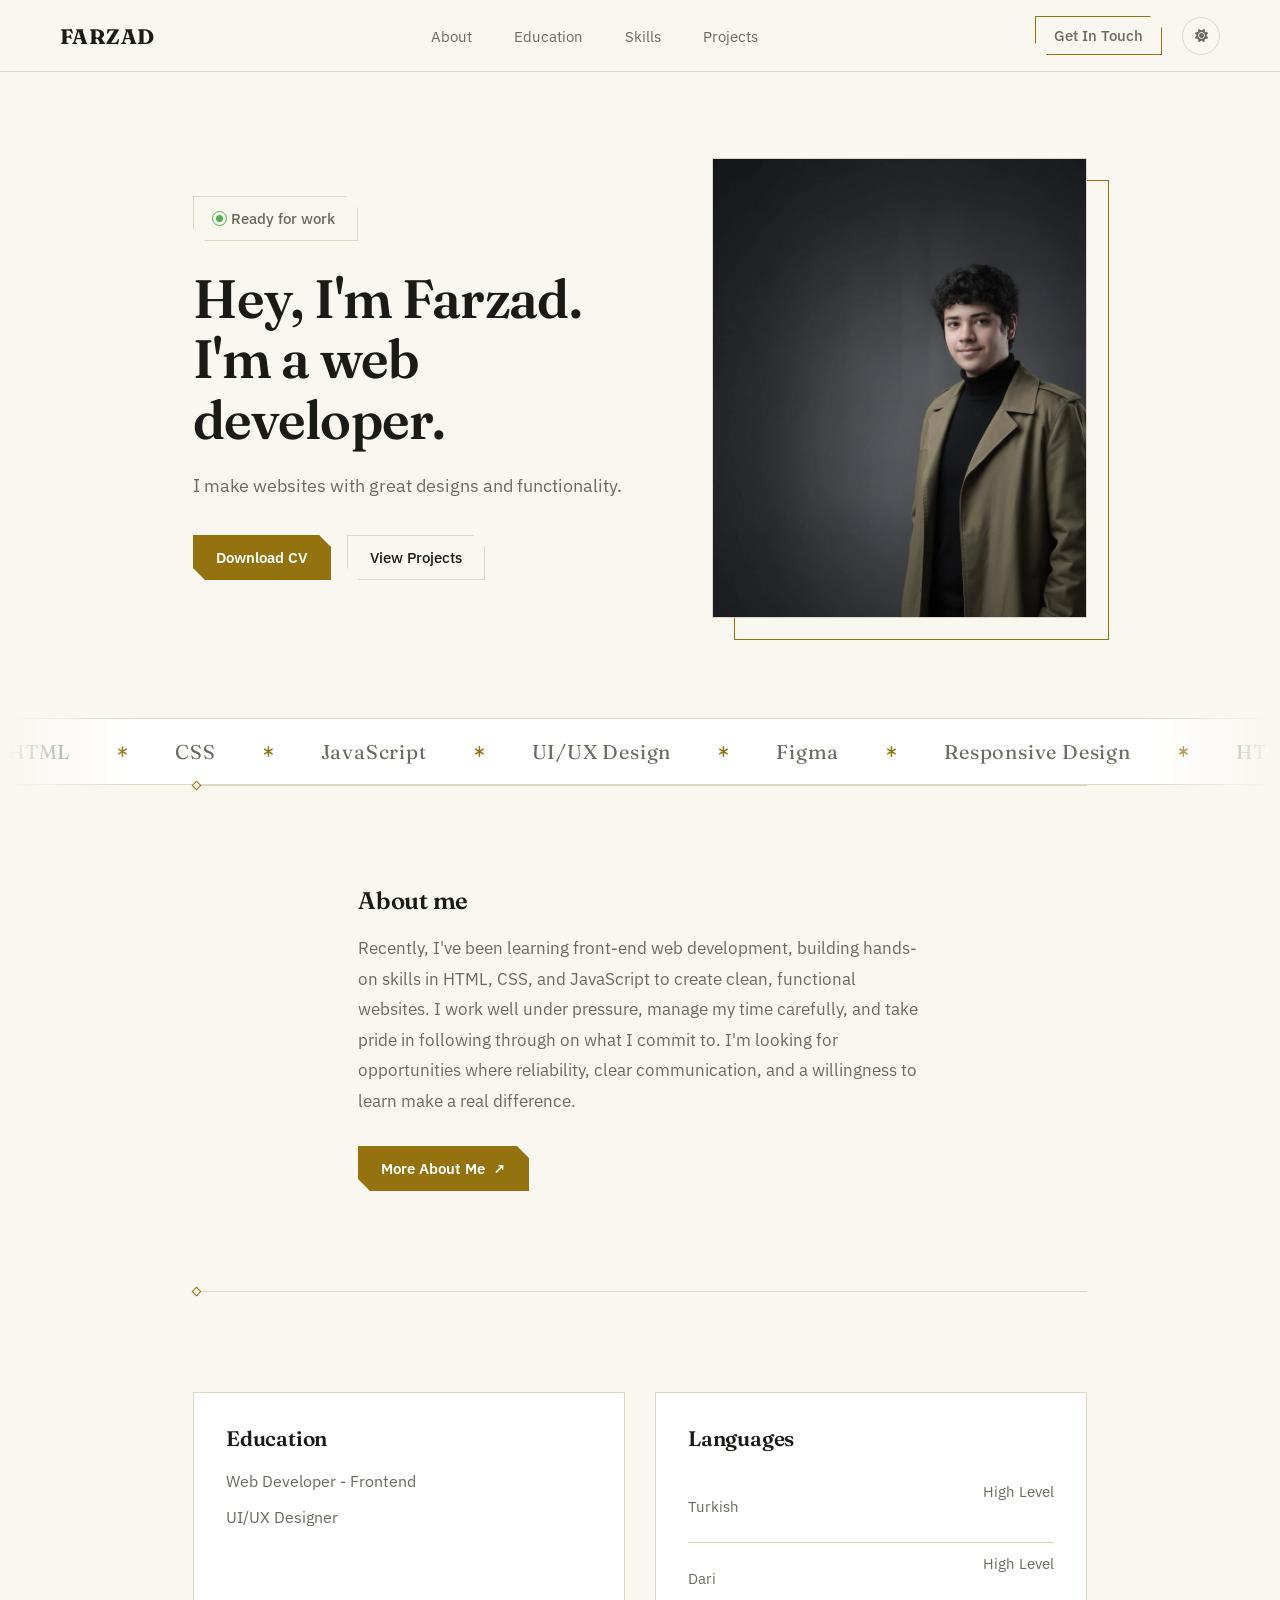
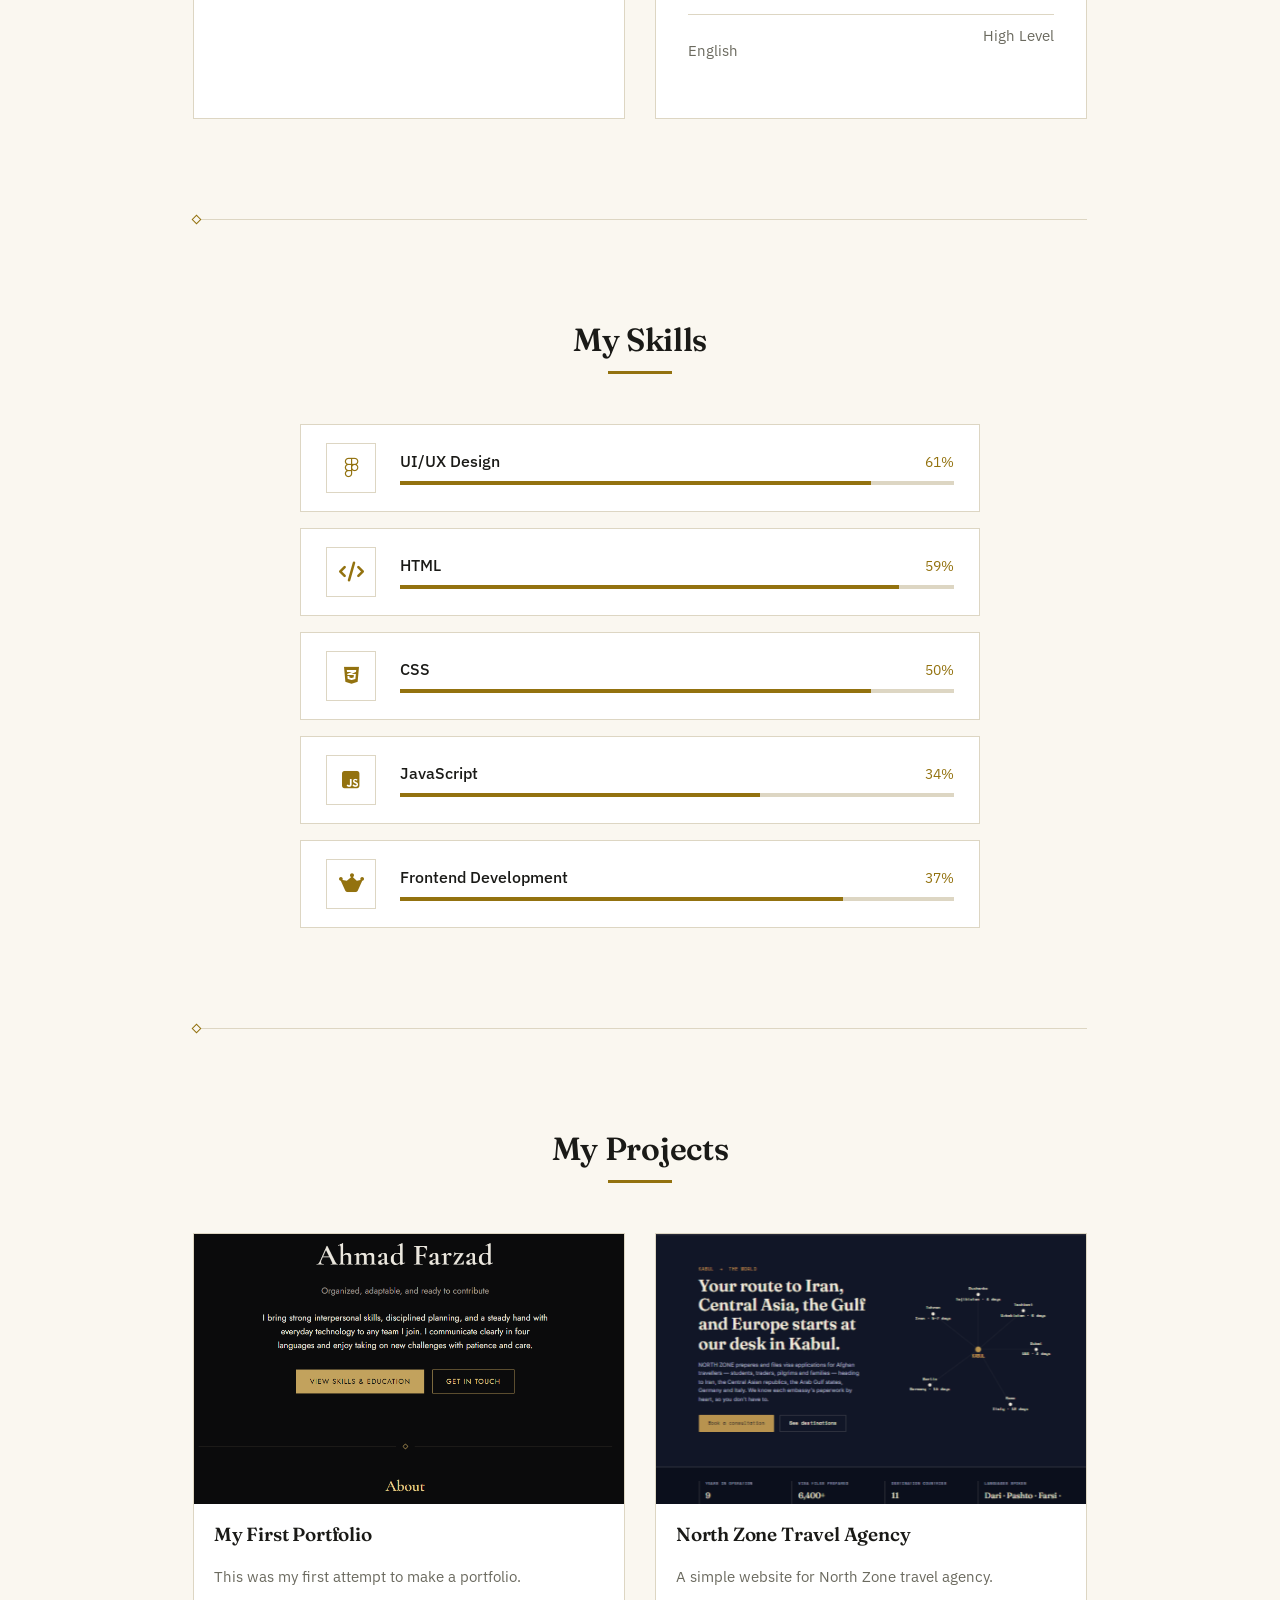
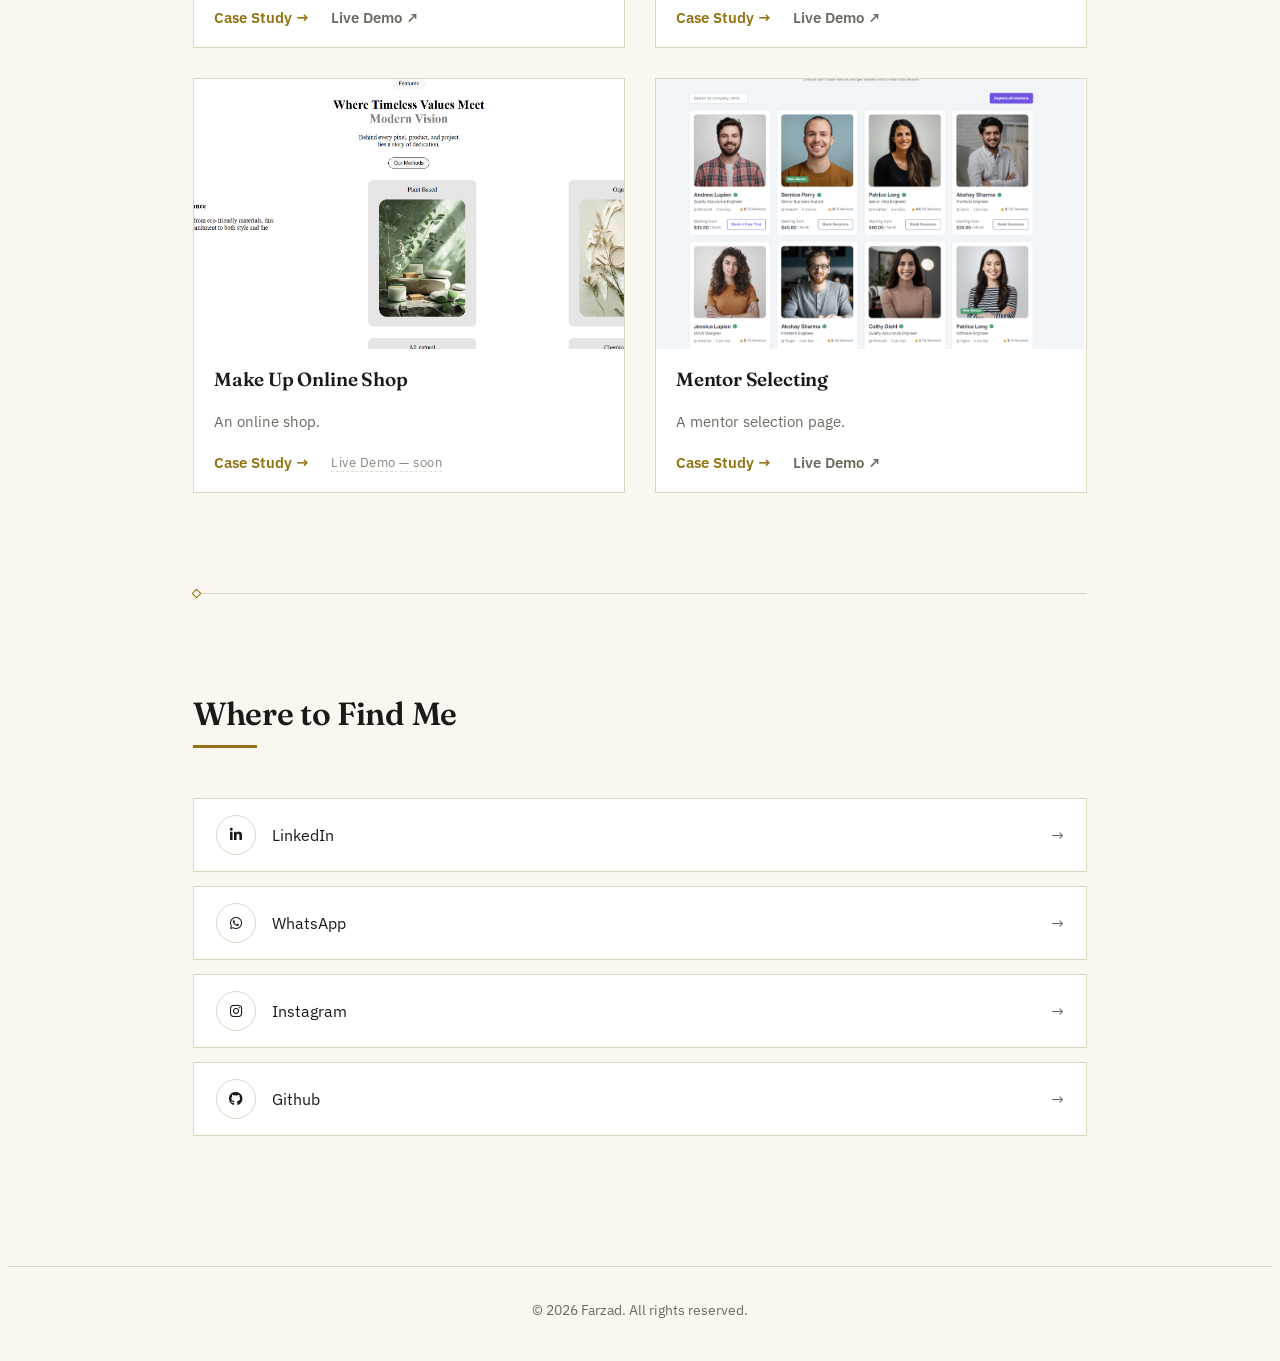
==== commit b4068e7e: "added 5 new pages with more animation" ====
--- a/index.html
+++ b/index.html
@@ -46,9 +46,9 @@
         </div>
       </div>
     </nav>
-    <!-- end of navbar -->
-
-    <section class="hero-page reveal">
+    <!-- end of navbar -->  
+
+    <section class="hero-page">
       <div class="hero-text">
         <button class="btn btn-status" type="button" disabled>
           <span class="status-dot"></span>
@@ -68,6 +68,13 @@
       </div>
     </section>
     <!-- end of hero section  -->
+
+    <div class="marquee" aria-hidden="true">
+      <div class="marquee-track">
+        <div class="marquee-group"><span>HTML</span><i class="fa-solid fa-asterisk"></i><span>CSS</span><i class="fa-solid fa-asterisk"></i><span>JavaScript</span><i class="fa-solid fa-asterisk"></i><span>UI/UX Design</span><i class="fa-solid fa-asterisk"></i><span>Figma</span><i class="fa-solid fa-asterisk"></i><span>Responsive Design</span><i class="fa-solid fa-asterisk"></i></div>
+        <div class="marquee-group"><span>HTML</span><i class="fa-solid fa-asterisk"></i><span>CSS</span><i class="fa-solid fa-asterisk"></i><span>JavaScript</span><i class="fa-solid fa-asterisk"></i><span>UI/UX Design</span><i class="fa-solid fa-asterisk"></i><span>Figma</span><i class="fa-solid fa-asterisk"></i><span>Responsive Design</span><i class="fa-solid fa-asterisk"></i></div>
+      </div>
+    </div>
 
     <div class="rule" role="separator"></div>
 
@@ -86,6 +93,11 @@
             I'm looking for opportunities where reliability, clear
             communication, and a willingness to learn make a real difference.
           </p>
+          <div class="about-actions">
+            <a href="about.html" class="btn btn-primary reveal-card" style="--delay: 150ms">
+              More About Me <span class="arrow">&#8599;</span>
+            </a>
+          </div>
         </div>
       </div>
     </section>
@@ -95,12 +107,12 @@
 
     <section id="Education" class="education-page reveal">
       <div class="container-education">
-        <div class="education-card">
+        <div class="education-card reveal-card" style="--delay: 0ms">
           <h3>Education</h3>
           <p>Web Developer - Frontend</p>
           <p>UI/UX Designer</p>
         </div>
-        <div class="languages-card">
+        <div class="languages-card reveal-card" style="--delay: 100ms">
           <h3>Languages</h3>
           <div class="language-item">
             <p>Turkish</p>
@@ -129,10 +141,10 @@
           <div class="skill-info">
             <div class="skill-top">
               <p>UI/UX Design</p>
-              <span>85%</span>
-            </div>
-            <div class="skill-bar">
-              <div class="skill-fill" style="width: 85%"></div>
+              <span class="skill-percent" data-target="85">85%</span>
+            </div>
+            <div class="skill-bar">
+              <div class="skill-fill" data-width="85"></div>
             </div>
           </div>
         </div>
@@ -141,10 +153,10 @@
           <div class="skill-info">
             <div class="skill-top">
               <p>HTML</p>
-              <span>90%</span>
-            </div>
-            <div class="skill-bar">
-              <div class="skill-fill" style="width: 90%"></div>
+              <span class="skill-percent" data-target="90">90%</span>
+            </div>
+            <div class="skill-bar">
+              <div class="skill-fill" data-width="90"></div>
             </div>
           </div>
         </div>
@@ -153,10 +165,10 @@
           <div class="skill-info">
             <div class="skill-top">
               <p>CSS</p>
-              <span>85%</span>
-            </div>
-            <div class="skill-bar">
-              <div class="skill-fill" style="width: 85%"></div>
+              <span class="skill-percent" data-target="85">85%</span>
+            </div>
+            <div class="skill-bar">
+              <div class="skill-fill" data-width="85"></div>
             </div>
           </div>
         </div>
@@ -165,10 +177,10 @@
           <div class="skill-info">
             <div class="skill-top">
               <p>JavaScript</p>
-              <span>65%</span>
-            </div>
-            <div class="skill-bar">
-              <div class="skill-fill" style="width: 65%"></div>
+              <span class="skill-percent" data-target="65">65%</span>
+            </div>
+            <div class="skill-bar">
+              <div class="skill-fill" data-width="65"></div>
             </div>
           </div>
         </div>
@@ -177,10 +189,10 @@
           <div class="skill-info">
             <div class="skill-top">
               <p>Frontend Development</p>
-              <span>80%</span>
-            </div>
-            <div class="skill-bar">
-              <div class="skill-fill" style="width: 80%"></div>
+              <span class="skill-percent" data-target="80">80%</span>
+            </div>
+            <div class="skill-bar">
+              <div class="skill-fill" data-width="80"></div>
             </div>
           </div>
         </div>
@@ -197,25 +209,37 @@
           <img src="images/Screenshot 2026-08-20 181834.png" alt="Project 1" />
           <h3>My First Portfolio</h3>
           <p>This was my first attempt to make a portfolio.</p>
-          <a href="https://my-portfolio-psi-lemon-90.vercel.app/" target="_blank">View Project &#8599;</a>
+          <div class="card-actions">
+            <a href="project-first-portfolio.html">Case Study <span class="arrow">&#8594;</span></a>
+            <a class="live" href="https://my-portfolio-psi-lemon-90.vercel.app/" target="_blank">Live Demo <span class="arrow">&#8599;</span></a>
+          </div>
         </div>
         <div class="project-card reveal-card" style="--delay: 90ms">
           <img src="images/Screenshot 2026-08-20 181717.png" alt="Project 2" />
           <h3>North Zone Travel Agency</h3>
           <p>A simple website for North Zone travel agency.</p>
-          <a href="https://north-zone.vercel.app/" target="_blank">View Project &#8599;</a>
+          <div class="card-actions">
+            <a href="project-north-zone.html">Case Study <span class="arrow">&#8594;</span></a>
+            <a class="live" href="https://north-zone.vercel.app/" target="_blank">Live Demo <span class="arrow">&#8599;</span></a>
+          </div>
         </div>
         <div class="project-card reveal-card" style="--delay: 180ms">
           <img src="images/image.png" alt="Project 3" />
           <h3>Make Up Online Shop</h3>
           <p>An online shop.</p>
-          <a href="#">View Project &#8599;</a>
+          <div class="card-actions">
+            <a href="project-makeup.html">Case Study <span class="arrow">&#8594;</span></a>
+            <span class="card-soon">Live Demo — soon</span>
+          </div>
         </div>
         <div class="project-card reveal-card" style="--delay: 270ms">
           <img src="images/Screenshot 2026-08-05 210635.png" alt="Project 4" />
           <h3>Mentor Selecting</h3>
           <p>A mentor selection page.</p>
-          <a href="https://figma-assignment-pied.vercel.app/" target="_blank">View Project &#8599;</a>
+          <div class="card-actions">
+            <a href="project-mentors.html">Case Study <span class="arrow">&#8594;</span></a>
+            <a class="live" href="https://figma-assignment-pied.vercel.app/" target="_blank">Live Demo <span class="arrow">&#8599;</span></a>
+          </div>
         </div>
       </div>
     </section>
@@ -226,22 +250,22 @@
     <section id="Contact" class="contact-page reveal">
       <h2>Where to Find Me</h2>
       <div class="container-contact">
-        <a href="https://www.linkedin.com/in/ahmad-farzad-shafi-9075ab418/" target="_blank" class="social-item">
+        <a href="https://www.linkedin.com/in/ahmad-farzad-shafi-9075ab418/" target="_blank" class="social-item reveal-card" style="--delay: 0ms">
           <div class="social-icon" aria-hidden="true"><i class="fa-brands fa-linkedin-in"></i></div>
           <p>LinkedIn</p>
           <span>&#8594;</span>
         </a>
-        <a href="https://wa.me/93729375643" target="_blank" class="social-item">
+        <a href="https://wa.me/93729375643" target="_blank" class="social-item reveal-card" style="--delay: 90ms">
           <div class="social-icon"><i class="fa-brands fa-whatsapp"></i></div>
           <p>WhatsApp</p>
           <span>&#8594;</span>
         </a>
-        <a href="https://www.instagram.com/far74d.a/" target="_blank" class="social-item">
+        <a href="https://www.instagram.com/far74d.a/" target="_blank" class="social-item reveal-card" style="--delay: 180ms">
           <div class="social-icon"><i class="fa-brands fa-instagram"></i></div>
           <p>Instagram</p>
           <span>&#8594;</span>
         </a>
-        <a href="https://github.com/farzad00084-gif" target="_blank" class="social-item">
+        <a href="https://github.com/farzad00084-gif" target="_blank" class="social-item reveal-card" style="--delay: 270ms">
           <div class="social-icon"><i class="fa-brands fa-github"></i></div>
           <p>Github</p>
           <span>&#8594;</span>
@@ -278,6 +302,47 @@
         document.documentElement.setAttribute("data-theme", next);
         localStorage.setItem("theme", next);
       });
+
+      // Solid navbar on scroll
+      const navBar = document.querySelector("nav");
+      const onScroll = () => navBar.classList.toggle("scrolled", window.scrollY > 10);
+      window.addEventListener("scroll", onScroll, { passive: true });
+      onScroll();
+
+      // Animate skill bars + percentages when they scroll into view
+      const skillItems = document.querySelectorAll(".skill-item");
+      const prefersReduced = window.matchMedia("(prefers-reduced-motion: reduce)").matches;
+      const skillObserver = new IntersectionObserver(
+        (entries, observer) => {
+          entries.forEach((entry) => {
+            if (!entry.isIntersecting) return;
+            const item = entry.target;
+            const fill = item.querySelector(".skill-fill");
+            const label = item.querySelector(".skill-percent");
+            const target = parseFloat(fill.dataset.width || "0");
+            const delay = parseFloat(getComputedStyle(item).getPropertyValue("--delay")) || 0;
+            const animate = () => {
+              if (prefersReduced) {
+                fill.style.width = target + "%";
+                label.textContent = target + "%";
+                return;
+              }
+              fill.style.width = target + "%";
+              const start = performance.now();
+              const step = (now) => {
+                const p = Math.min((now - start) / 1100, 1);
+                label.textContent = Math.round(p * target) + "%";
+                if (p < 1) requestAnimationFrame(step);
+              };
+              requestAnimationFrame(step);
+            };
+            setTimeout(animate, delay);
+            observer.unobserve(item);
+          });
+        },
+        { threshold: 0.4 },
+      );
+      skillItems.forEach((item) => skillObserver.observe(item));
     </script>
   </body>
-</html>+</html>
--- a/style.css
+++ b/style.css
@@ -406,17 +406,18 @@
 }
 
 .container-projects {
-  display: flex;
-  flex-wrap: wrap;
-  justify-content: center;
-  gap: 40px;
+  display: grid;
+  grid-template-columns: repeat(2, minmax(0, 1fr));
+  gap: 30px;
+  width: 100%;
 }
 
 .project-card {
   background-color: var(--bg-alt);
   border: 1px solid var(--border);
   padding: 20px;
-  width: 450px;
+  width: 100%;
+  max-width: none;
   text-align: left;
   transition:
     transform 0.3s ease,
@@ -745,6 +746,9 @@
   .container-education {
     flex-direction: column;
   }
+  .container-projects {
+    grid-template-columns: 1fr;
+  }
   .skill-item {
     padding: 15px;
     gap: 15px;
@@ -822,3 +826,301 @@
     scroll-behavior: auto;
   }
 }
+
+/* ============ Animations (added) ============ */
+
+/* Navbar solidifies once you scroll */
+nav {
+  transition:
+    background-color 0.3s ease,
+    box-shadow 0.3s ease,
+    border-color 0.3s ease;
+}
+
+nav.scrolled {
+  background: var(--bg);
+  box-shadow: 0 8px 30px var(--shadow);
+}
+
+/* Hero entrance — staggered fade-up */
+@keyframes fade-up {
+  from {
+    opacity: 0;
+    transform: translateY(28px);
+  }
+  to {
+    opacity: 1;
+    transform: translateY(0);
+  }
+}
+
+.hero-page .btn-status {
+  animation: fade-up 0.7s ease-out both;
+  animation-delay: 0.05s;
+}
+
+.hero-page h1 {
+  animation: fade-up 0.7s ease-out both;
+  animation-delay: 0.15s;
+}
+
+.hero-page em p {
+  animation: fade-up 0.7s ease-out both;
+  animation-delay: 0.25s;
+}
+
+.hero-page .hero-actions {
+  animation: fade-up 0.7s ease-out both;
+  animation-delay: 0.35s;
+}
+
+.hero-visual {
+  animation: fade-up 0.9s ease-out both;
+  animation-delay: 0.2s;
+}
+
+/* Floating portrait */
+@keyframes float {
+  0%,
+  100% {
+    transform: translateY(0);
+  }
+  50% {
+    transform: translateY(-14px);
+  }
+}
+
+.hero-visual img {
+  animation: float 6s ease-in-out infinite;
+  animation-delay: 1.2s;
+}
+
+/* Skill bars fill + counting % (width set from JS) */
+.skill-fill {
+  width: 0;
+  transition: width 1.2s cubic-bezier(0.22, 1, 0.36, 1);
+  transition-delay: var(--delay, 0ms);
+}
+
+/* Theme toggle press feedback */
+.theme-toggle i {
+  transition: transform 0.3s ease;
+}
+
+.theme-toggle:active i {
+  transform: rotate(30deg) scale(0.85);
+}
+
+/* Project cards — full-bleed image with hover zoom */
+.project-card {
+  overflow: hidden;
+}
+
+.project-card img {
+  margin: -20px -20px 0;
+  width: calc(100% + 40px);
+  max-width: none;
+  transition: transform 0.6s ease;
+}
+
+.project-card:hover img {
+  transform: scale(1.05);
+}
+
+.project-card .arrow {
+  display: inline-block;
+  transition: transform 0.3s ease;
+}
+
+.project-card a:hover .arrow {
+  transform: translate(3px, -3px);
+}
+
+/* Section heading underline draws in */
+.projects-page h2::after,
+.skills-page h2::after,
+.contact-page h2::after {
+  content: "";
+  display: block;
+  width: 0;
+  height: 3px;
+  margin-top: 12px;
+  background: var(--accent);
+  transition: width 0.8s cubic-bezier(0.22, 1, 0.36, 1);
+}
+
+.projects-page h2::after,
+.skills-page h2::after {
+  margin-left: auto;
+  margin-right: auto;
+}
+
+.reveal.is-visible h2::after {
+  width: 64px;
+}
+
+/* Social icons react on hover */
+.social-icon {
+  transition:
+    transform 0.35s ease,
+    color 0.3s ease,
+    border-color 0.3s ease;
+}
+
+.social-item:hover .social-icon {
+  transform: translateY(-4px) rotate(-6deg) scale(1.08);
+  border-color: var(--accent);
+  color: var(--accent);
+}
+
+/* Skills marquee */
+.marquee {
+  overflow: hidden;
+  padding: 20px 0;
+  border-top: 1px solid var(--border);
+  border-bottom: 1px solid var(--border);
+  background: var(--bg-alt);
+  -webkit-mask-image: linear-gradient(90deg, transparent, #000 10%, #000 90%, transparent);
+  mask-image: linear-gradient(90deg, transparent, #000 10%, #000 90%, transparent);
+}
+
+.marquee-track {
+  display: flex;
+  width: max-content;
+  animation: marquee 26s linear infinite;
+}
+
+.marquee:hover .marquee-track {
+  animation-play-state: paused;
+}
+
+.marquee-group {
+  display: flex;
+  align-items: center;
+  gap: 48px;
+  padding-right: 48px;
+}
+
+.marquee-group span {
+  font-family: var(--font-display);
+  font-size: 20px;
+  letter-spacing: 0.04em;
+  color: var(--text-muted);
+  white-space: nowrap;
+}
+
+.marquee-group i {
+  color: var(--accent);
+  font-size: 12px;
+}
+
+@keyframes marquee {
+  from {
+    transform: translateX(0);
+  }
+  to {
+    transform: translateX(-50%);
+  }
+}
+
+/* Respect reduced motion for the new animations */
+@media (prefers-reduced-motion: reduce) {
+  .hero-page .btn-status,
+  .hero-page h1,
+  .hero-page em p,
+  .hero-page .hero-actions,
+  .hero-visual {
+    animation: none;
+  }
+
+  .hero-visual img,
+  .marquee-track {
+    animation: none;
+  }
+
+  .skill-fill {
+    width: 100%;
+    transition: none;
+  }
+
+  .project-card img,
+  .project-card .arrow,
+  .social-icon,
+  .theme-toggle i {
+    transition: none;
+  }
+
+  .reveal.is-visible h2::after {
+    width: 64px;
+    transition: none;
+  }
+}
+
+/* ---------- About section action button ---------- */
+
+.container-about .about-actions {
+  display: flex;
+  gap: 12px;
+  margin-top: 30px;
+}
+
+.container-about .about-actions .arrow {
+  display: inline-block;
+  transition: transform 0.3s ease;
+}
+
+.container-about .about-actions a:hover .arrow {
+  transform: translate(3px, -3px);
+}
+
+/* Topbar right side (links + theme toggle) on the About & project pages */
+
+.topbar-side {
+  display: flex;
+  align-items: center;
+  gap: 26px;
+}
+
+@media (max-width: 640px) {
+  .topbar-side {
+    gap: 14px;
+  }
+}
+
+/* Project cards — case-study + live-demo action row */
+.project-card {
+  display: flex;
+  flex-direction: column;
+}
+
+.card-actions {
+  display: flex;
+  align-items: center;
+  flex-wrap: wrap;
+  gap: 6px 22px;
+  margin-top: auto;
+  padding-top: 10px;
+}
+
+.card-actions a {
+  font-weight: 600;
+}
+
+.card-actions a.live {
+  color: var(--text-muted);
+}
+
+.card-actions a.live:hover {
+  color: var(--accent);
+  opacity: 1;
+}
+
+.card-soon {
+  font-size: 13px;
+  letter-spacing: 0.04em;
+  color: var(--text-muted);
+  opacity: 0.8;
+  border-bottom: 1px dashed var(--border);
+}
+
+
